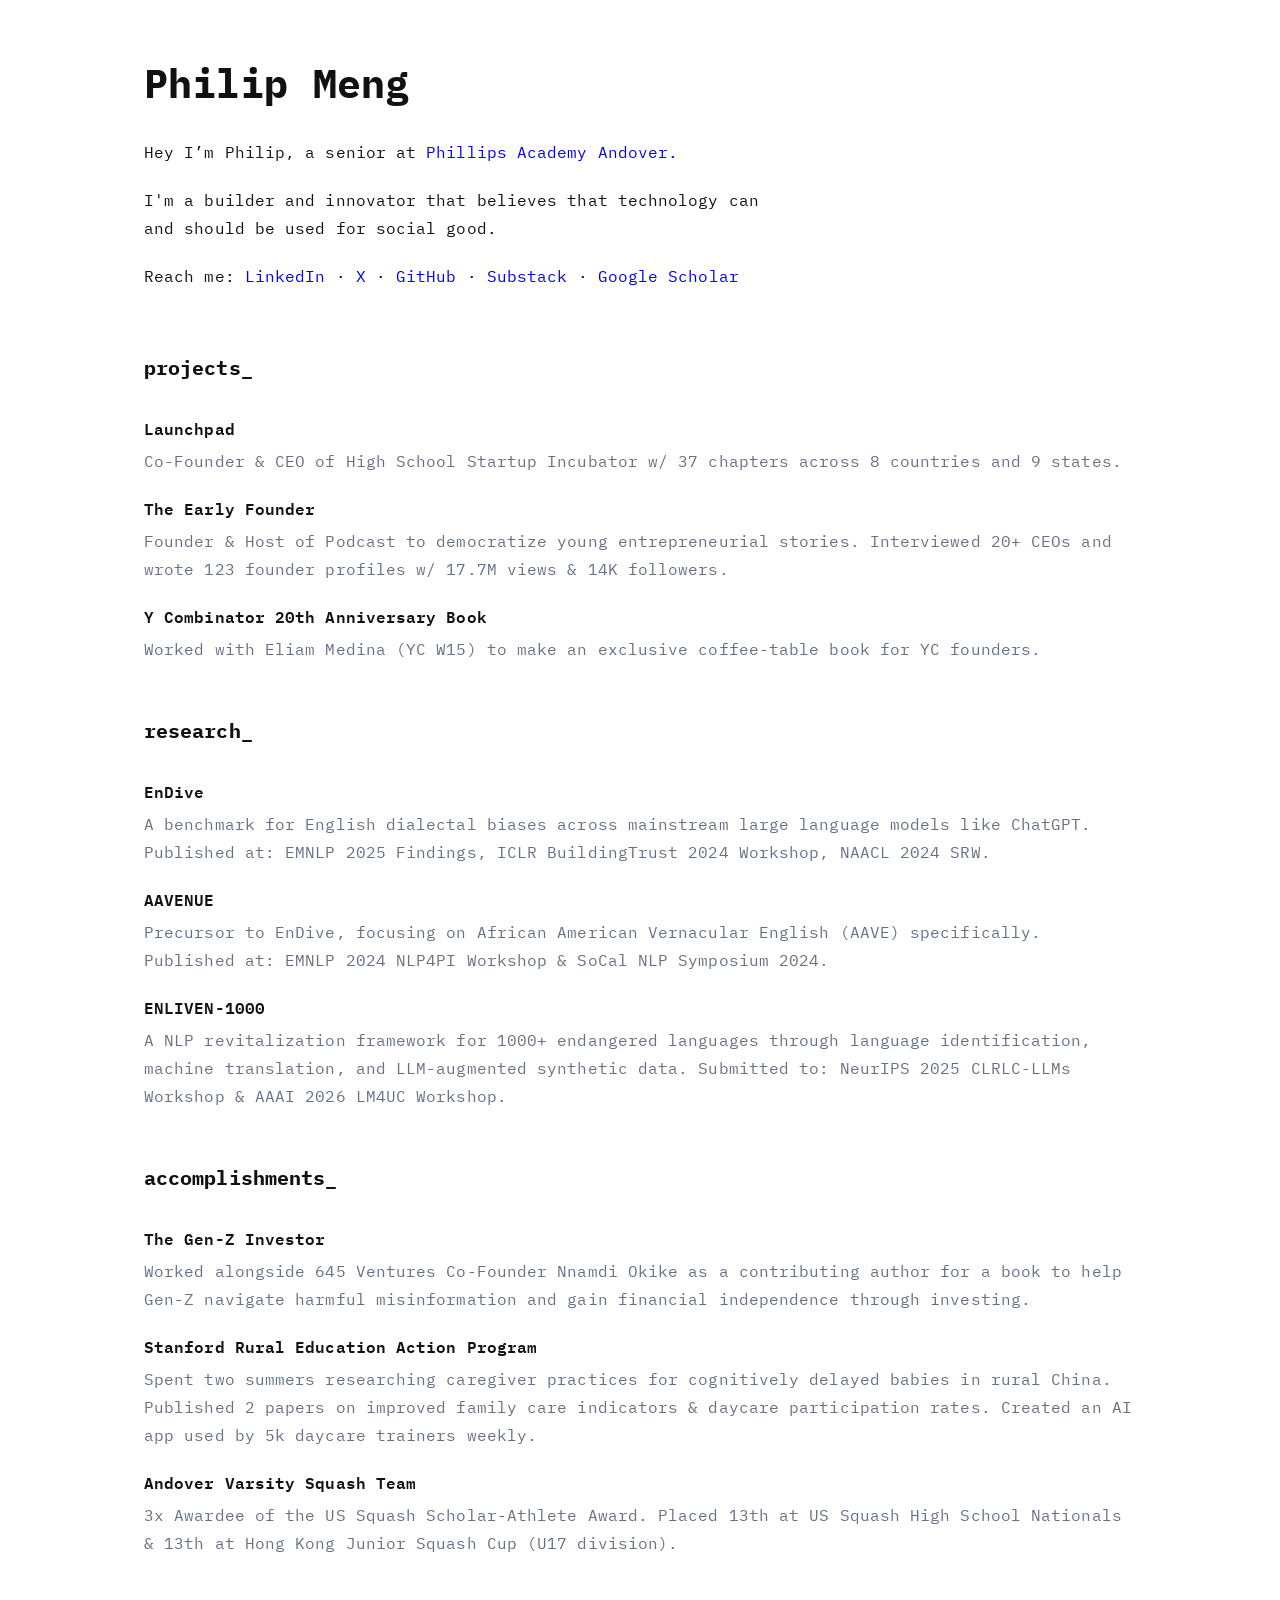
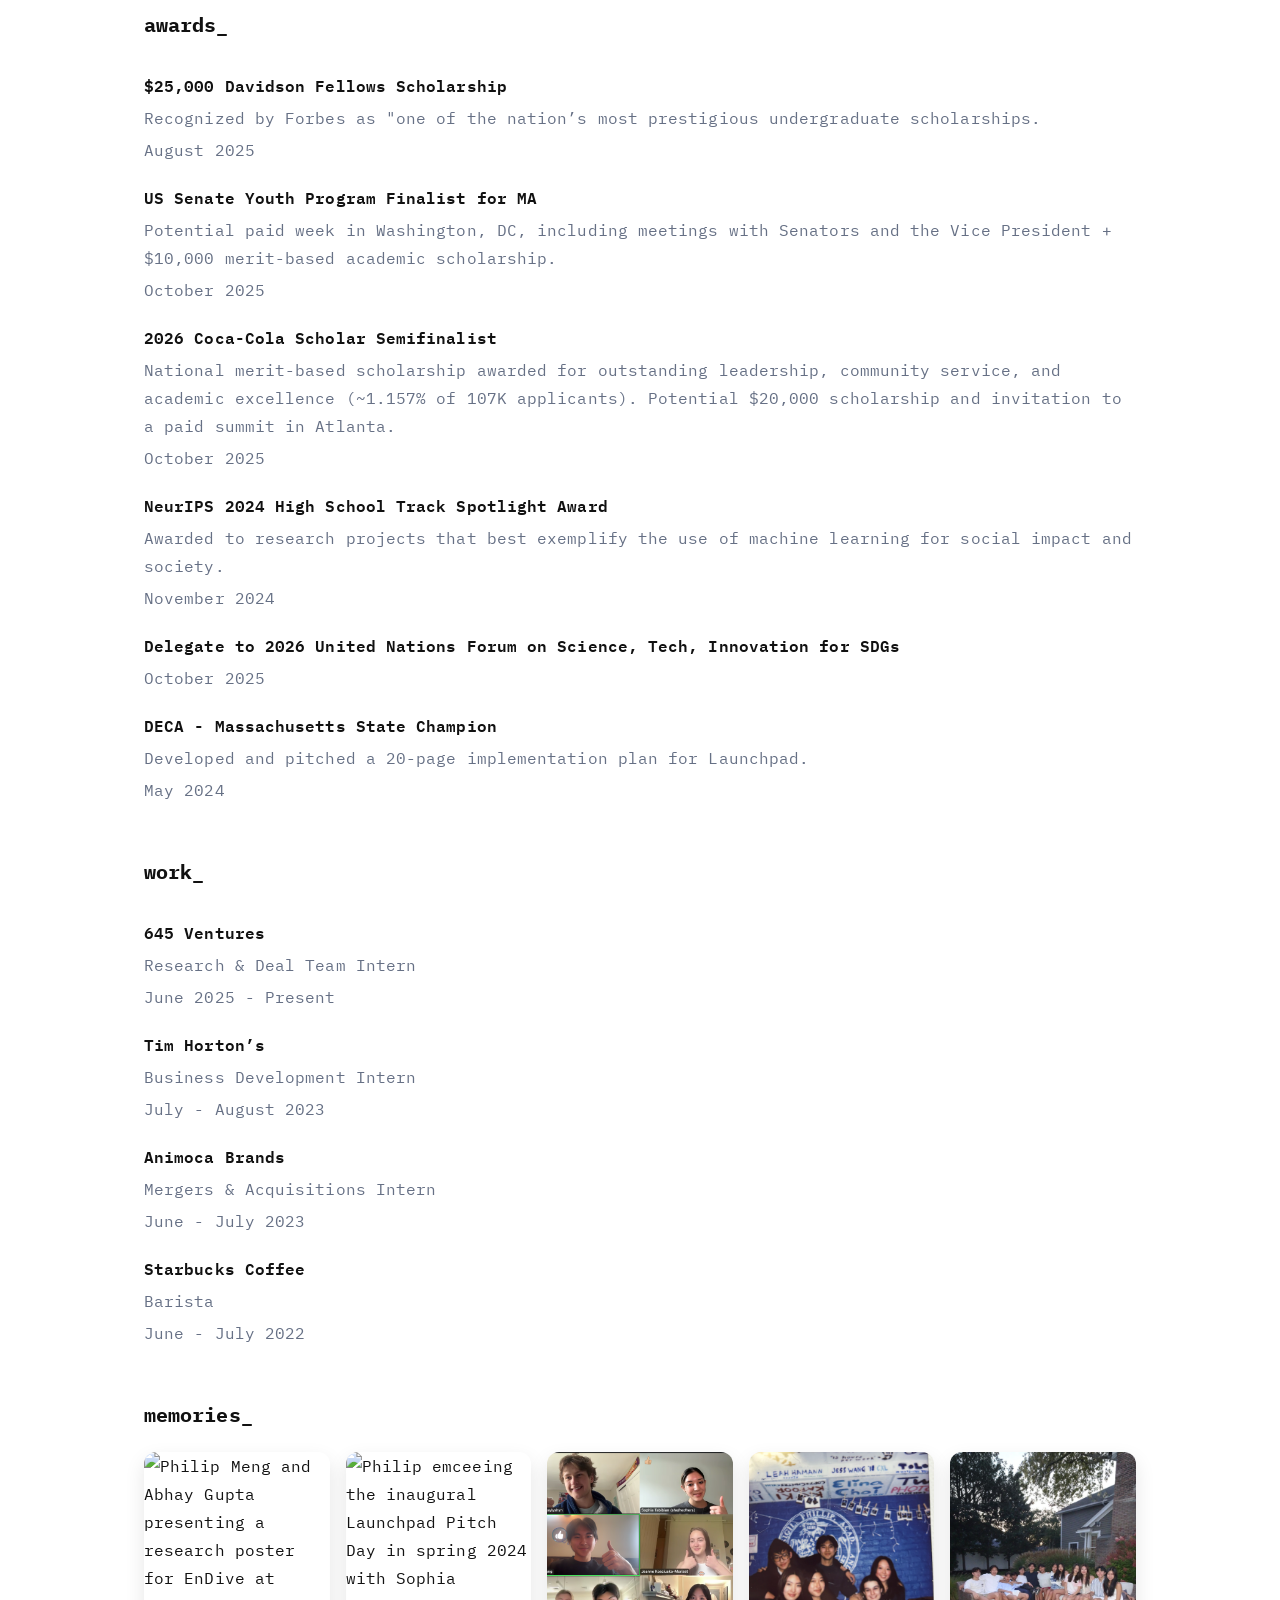
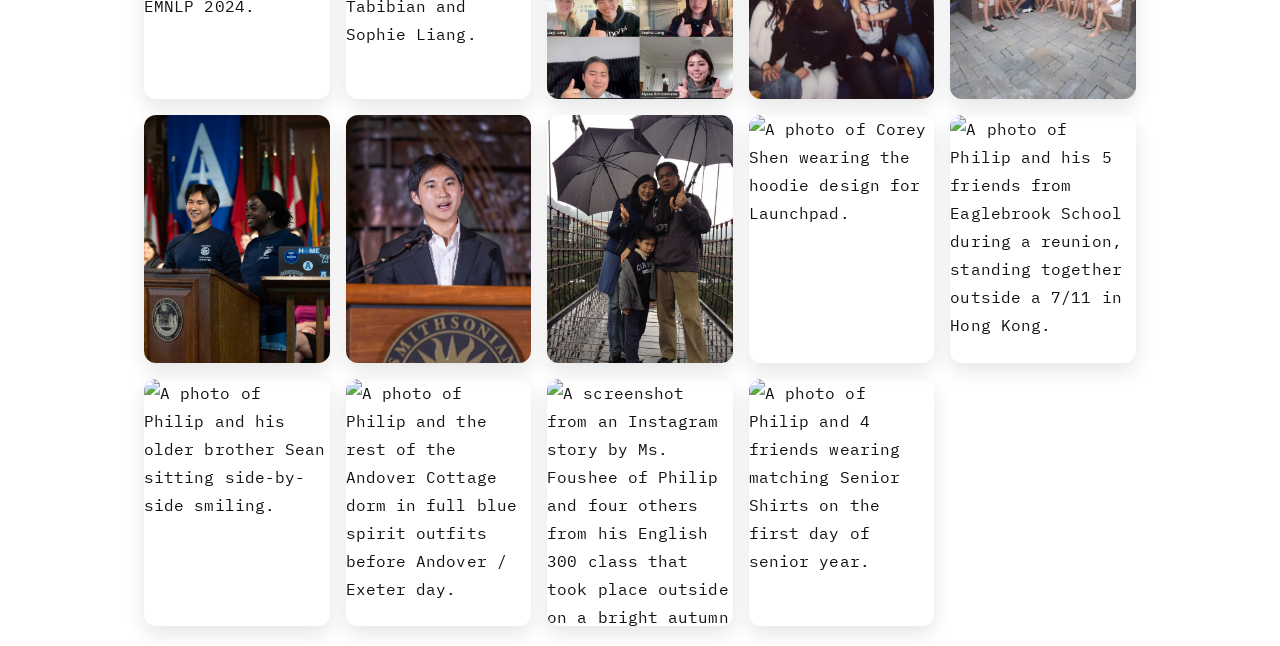
==== index.html @ bff1d834 "Update index.html" ====
<!-- Personal Website for Philip Meng (HTML File) -->
  <!-- CSC402: Web Development -->

<!doctype html>
<html lang="en">
<head>
  <meta charset="utf-8" />
  <meta name="viewport" content="width=device-width, initial-scale=1" />
  <title>Philip Meng</title>
  <meta name="description" content="portfolio site" />

  <!-- IBM Plex Mono font setup + style.css setup -->
  <!-- Preconnect warms up the network connection before requesting the google font resource -->
  <link rel="preconnect" href="https://fonts.googleapis.com">
  <link rel="preconnect" href="https://fonts.gstatic.com" crossorigin>
  <link href="https://fonts.googleapis.com/css2?family=IBM+Plex+Mono:wght@400;500;600;700&display=swap" rel="stylesheet">

  <!-- Tailwind CSS CDN (adds utility classes) -->
  <!-- A CDN (Content Delivery Network) is used to  to quickly access and load the framework's CSS directly from a 
  remote server, eliminating the need for local installation-->
  <script src="https://cdn.tailwindcss.com"></script>
  <script>
    tailwind.config = {
      theme: {
        extend: {
          fontFamily: {
            mono: ['"IBM Plex Mono"', 'ui-monospace', 'SFMono-Regular', 'Menlo', 'Consolas', 'monospace'],
          },
        },
      },
    };
  </script>

  <!-- Using existing CSS stylesheet -->
  <link rel="stylesheet" href="styles.css">
</head>

<body class="bg-white antialiased">
  <!-- Header -->
  <header class="site-header">
    <div class="container">
      <div>
        <h1 class="title flex items-center gap-3">
          Philip Meng
        </h1>
      </div>
    </div>
  </header>

    <!-- Intro -->
    <section class="section">
      <div class="container">
        <div class="text">
          <p>Hey I’m Philip, a senior at 
            <a href="https://www.andover.edu/" target="_blank" rel="noreferrer">Phillips Academy Andover.</a></p>
          <p>I'm a builder and innovator that believes that technology can and should be used for social good.</p>
          <p>
            Reach me:
            <a href="https://www.linkedin.com/in/philip-meng" target="_blank" rel="noreferrer">LinkedIn</a> ·
              <!-- (hypertext reference) URL ^             | opens in new tab  |  do not send the HTTP Referer header to the destination for privacy-->
            <a href="https://x.com/philipxmeng" target="_blank" rel="noreferrer">X</a> ·
            <a href="https://github.com/philipmeng" target="_blank" rel="noreferrer">GitHub</a> ·
            <a href="https://substack.com/@philipmeng" target="_blank" rel="noreferrer">Substack</a> ·
            <a href="https://scholar.google.com/citations?user=mLUiy_EAAAAJ&hl=en" target="_blank" rel="noreferrer">Google Scholar</a>
          </p>
        </div>
      </div>
    </section>

    <!-- Projects Section -->
    <section class="section">
      <div class="container">
        <h2 class="section-heading">projects_</h2>
        <ul class="projects space-y-2 md:space-y-3">
          <li class="project rounded-md md:rounded-lg transition hover:bg-slate-50 hover:-translate-y-0.5">
            <a
            class="project__title hover:underline hover:text-slate-700"
            href="https://andoverlaunchpad.org/"
            target="_blank"
            rel="noreferrer"
            >Launchpad</a>
            <div class="project__meta">Co-Founder & CEO of High School Startup Incubator w/ 37 chapters across 8 countries and 9 states.
            </div>
          </li>
          <li class="project rounded-md md:rounded-lg transition hover:bg-slate-50 hover:-translate-y-0.5">
            <a
            class="project__title hover:underline hover:text-slate-700"
            href="https://www.theearlyfounder.com/"
            target="_blank"
            rel="noreferrer"
            >The Early Founder</a>
            <div class="project__meta">Founder & Host of Podcast to democratize young entrepreneurial stories. 
            Interviewed 20+ CEOs and wrote 123 founder profiles w/ 17.7M views & 14K followers.
            </div>
          </li>
          <li class="project rounded-md md:rounded-lg transition hover:bg-slate-50 hover:-translate-y-0.5">
            <a
            class="project__title hover:underline hover:text-slate-700"
            href="https://ypaginator.com/store/p/thxyc"
            target="_blank"
            rel="noreferrer"
            >Y Combinator 20th Anniversary Book</a>
            <div class="project__meta">Worked with Eliam Medina (YC W15) to make an exclusive coffee-table book for YC founders.</div>
          </li>
        </ul>
      </div>
    </section>

    <!-- Research Section -->
    <section class="section">
      <div class="container">
        <h2 class="section-heading">research_</h2>
        <ul class="projects space-y-2 md:space-y-3">
          <li class="project rounded-md md:rounded-lg transition hover:bg-slate-50 hover:-translate-y-0.5">
            <a
            class="project__title hover:underline hover:text-slate-700"
            href="https://aclanthology.org/2025.findings-emnlp.913/"
            target="_blank"
            rel="noreferrer"
            >EnDive</a>
            <div class="project__meta"> A benchmark for English dialectal biases across  mainstream 
              large language models like ChatGPT.
              Published at: EMNLP 2025 Findings, ICLR BuildingTrust 2024 Workshop, NAACL 2024 SRW.
            </div>
          </li>
          <li class="project rounded-md md:rounded-lg transition hover:bg-slate-50 hover:-translate-y-0.5">
            <a
            class="project__title hover:underline hover:text-slate-700"
            href="https://arxiv.org/abs/2408.14845"
            target="_blank"
            rel="noreferrer"
            >AAVENUE</a>
            <div class="project__meta">Precursor to EnDive, focusing on African American Vernacular English (AAVE) specifically. 
              Published at: EMNLP 2024 NLP4PI Workshop & SoCal NLP Symposium 2024.</div>
          </li>
          <li class="project rounded-md md:rounded-lg transition hover:bg-slate-50 hover:-translate-y-0.5">
            <!-- There is no associated URL with ENLIVEN-1000 so I removed the underline and hover animations -->
            <a
            class="project__title"
            >ENLIVEN-1000</a>
            <div class="project__meta">A NLP revitalization framework for 1000+ endangered languages through language identification,
              machine translation, and LLM-augmented synthetic data.
              Submitted to: NeurIPS 2025 CLRLC-LLMs Workshop & AAAI 2026 LM4UC Workshop.
            </div>
          </li>
        </ul>
      </div>
    </section>

    <!-- Accomplishments Section -->
    <section class="section">
      <div class="container">
        <h2 class="section-heading">accomplishments_</h2>
        <ul class="projects space-y-2 md:space-y-3">
          <li class="project rounded-md md:rounded-lg transition hover:bg-slate-50 hover:-translate-y-0.5">
            <!-- There is no associated URL with The Gen-Z Investor as well so I removed underline and hover animations -->
            <a
            class="project__title"
            >The Gen-Z Investor</a>
            <div class="project__meta">Worked alongside 645 Ventures Co-Founder Nnamdi Okike as a contributing author for a book
              to help Gen-Z navigate harmful misinformation and gain financial independence through investing.</div>
          </li>
          <li class="project rounded-md md:rounded-lg transition hover:bg-slate-50 hover:-translate-y-0.5">
            <a
            class="project__title hover:underline hover:text-slate-700"
            href="https://sccei.fsi.stanford.edu/reap"
            target="_blank"
            rel="noreferrer"
            >Stanford Rural Education Action Program</a>
            <div class="project__meta">Spent two summers researching caregiver practices for cognitively delayed babies in rural China.
              Published 2 papers on improved family care indicators & daycare participation rates.
              Created an AI app used by 5k daycare trainers weekly.
            </div>
          </li>
          <li class="project rounded-md md:rounded-lg transition hover:bg-slate-50 hover:-translate-y-0.5">
            <a
            class="project__title hover:underline hover:text-slate-700"
            href="https://athletics.andover.edu/teams/bsqv"
            target="_blank"
            rel="noreferrer"
            >Andover Varsity Squash Team</a>
            <div class="project__meta">3x Awardee of the US Squash Scholar-Athlete Award.
              Placed 13th at US Squash High School Nationals & 13th at Hong Kong Junior Squash Cup (U17 division).
            </div>
          </li>
        </ul>
      </div>
    </section>

    <!-- Awards Section -->
    <section class="section">
      <div class="container">
        <h2 class="section-heading">awards_</h2>
        <ul class="projects space-y-2 md:space-y-3">
          <li class="project rounded-md md:rounded-lg transition hover:bg-slate-50 hover:-translate-y-0.5">
            <a
            class="project__title hover:underline hover:text-slate-700"
            href="https://www.davidsongifted.org/gifted-programs/fellows-scholarship/fellows/current-and-past-fellows/2025-fellows/fellow-philip-meng-abhay-gupta/"
            target="_blank"
            rel="noreferrer"
            >$25,000 Davidson Fellows Scholarship</a>
            <div class="project__meta">Recognized by Forbes as "one of the nation’s most prestigious undergraduate scholarships.
            </div>
            <div class="project__meta">August 2025</div>
          </li>
          <li class="project rounded-md md:rounded-lg transition hover:bg-slate-50 hover:-translate-y-0.5">
            <a
            class="project__title hover:underline hover:text-slate-700"
            href="https://ussenateyouth.org/"
            target="_blank"
            rel="noreferrer"
            >US Senate Youth Program Finalist for MA</a>
            <div class="project__meta">Potential paid week in Washington, DC, including meetings with Senators and the Vice President
              + $10,000 merit-based academic scholarship.
            </div>
            <div class="project__meta">October 2025</div>
          </li>
          <li class="project rounded-md md:rounded-lg transition hover:bg-slate-50 hover:-translate-y-0.5">
            <a
            class="project__title hover:underline hover:text-slate-700"
            href="https://www.coca-colascholarsfoundation.org/2026-semifinalists/"
            target="_blank"
            rel="noreferrer"
            >2026 Coca-Cola Scholar Semifinalist</a>
            <div class="project__meta">National merit-based scholarship awarded for outstanding leadership, community service, and 
              academic excellence (~1.157% of 107K applicants).
              Potential $20,000 scholarship and invitation to a paid summit in Atlanta.
            </div>
            <div class="project__meta">October 2025</div>
          </li>
          <li class="project rounded-md md:rounded-lg transition hover:bg-slate-50 hover:-translate-y-0.5">
            <a
            class="project__title hover:underline hover:text-slate-700"
            href="https://blog.neurips.cc/2024/11/18/announcing-the-neurips-high-school-projects-results/"
            target="_blank"
            rel="noreferrer"
            >NeurIPS 2024 High School Track Spotlight Award</a>
            <div class="project__meta">Awarded to research projects that best exemplify the use of machine learning for social impact and society.</div>
            <div class="project__meta">November 2024</div>
          </li>
          <li class="project rounded-md md:rounded-lg transition hover:bg-slate-50 hover:-translate-y-0.5">
            <a
            class="project__title hover:underline hover:text-slate-700"
            href="https://sdgs.un.org/tfm/STIForum2026"
            target="_blank"
            rel="noreferrer"
            >Delegate to 2026 United Nations Forum on Science, Tech, Innovation for SDGs</a>
            <div class="project__meta">October 2025</div>
          </li>
          <li class="project rounded-md md:rounded-lg transition hover:bg-slate-50 hover:-translate-y-0.5">
            <a
            class="project__title hover:underline hover:text-slate-700"
            href="https://massachusettsdeca.org/"
            target="_blank"
            rel="noreferrer"
            >DECA - Massachusetts State Champion</a>
            <div class="project__meta">Developed and pitched a 20-page implementation plan for Launchpad.
            </div>
            <div class="project__meta">May 2024</div>
          </li>
        </ul>
      </div>
    </section>

    <!-- Work Section -->
    <section class="section">
      <div class="container">
        <h2 class="section-heading">work_</h2>
        <ul class="projects space-y-2 md:space-y-3">
          <li class="project rounded-md md:rounded-lg transition hover:bg-slate-50 hover:-translate-y-0.5">
            <a
            class="project__title hover:underline hover:text-slate-700"
            href="https://645ventures.com/"
            target="_blank"
            rel="noreferrer"
            >645 Ventures</a>
            <div class="project__meta"> Research & Deal Team Intern</div>
            <div class="project__meta">June 2025 - Present</div>
          </li>
          <li class="project rounded-md md:rounded-lg transition hover:bg-slate-50 hover:-translate-y-0.5">
            <a
            class="project__title hover:underline hover:text-slate-700"
            href="https://www.timhortons.com/"
            target="_blank"
            rel="noreferrer"
            >Tim Horton’s</a>
            <div class="project__meta">Business Development Intern</div>
            <div class="project__meta">July - August 2023</div>
          </li>
          <li class="project rounded-md md:rounded-lg transition hover:bg-slate-50 hover:-translate-y-0.5">
            <a
            class="project__title hover:underline hover:text-slate-700"
            href="https://www.animocabrands.com/"
            target="_blank"
            rel="noreferrer"
            >Animoca Brands</a>
            <div class="project__meta">Mergers & Acquisitions Intern</div>
            <div class="project__meta">June - July 2023</div>
          </li>
          <li class="project rounded-md md:rounded-lg transition hover:bg-slate-50 hover:-translate-y-0.5">
            <a
            class="project__title hover:underline hover:text-slate-700"
            href="https://www.starbucks.com/"
            target="_blank"
            rel="noreferrer"
            >Starbucks Coffee</a>
            <div class="project__meta">Barista</div>
            <div class="project__meta">June - July 2022</div>
          </li>
        </ul>
      </div>
    </section>

<!-- Photo Grid Section -->
<section class="section">
  <div class="container">
    <h2 class="section-heading">memories_</h2>
    <div class="photo-grid">
      <!-- "alt=" makes it so that alternative text is shown if the image isn't loaded. This is a good practice for accessibility. -->
      <img src="assets/studious.png" alt="Philip Meng and Abhay Gupta presenting a research poster for EnDive at EMNLP 2024.">
      <img src="assets/pitch.JPG" alt="Philip emceeing the inaugural Launchpad Pitch Day in spring 2024 with Sophia Tabibian and Sophie Liang.">
      <img src="assets/lp.png" alt="A screenshot of a Zoom meeting with the Launchpad Executive Board meeting during the summer, holding thumbs ups.">
      <img src="assets/phillipian.png" alt="A polaroid photo of The Phillipian newspaper's Business Section in spring 2024.">
      <img src="assets/friends.png" alt="A photo of Philip and his friends sitting together during a weekend in fall 2024.">
      <img src="assets/first_asm.jpg" alt="A photo of Philip and Gracie Aziabor speaking at PA's first All-School Meeting.">
      <img src="assets/davidson_smithsonian.png" alt="A photo of Philip speaking at a podium in the Smithsonian Museum of the American Indian for the Davidson Fellows Scholarship ceremony.">
      <img src="assets/childhood_parents.JPG" alt="A photo of a young Philip on a bridge with his parents who are holding umbrellas, where he looks visible upset.">
      <img src="assets/launchpad_merch.png" alt="A photo of Corey Shen wearing the hoodie design for Launchpad.">
      <img src="assets/hongkongreunion.png" alt="A photo of Philip and his 5 friends from Eaglebrook School during a reunion, standing together outside a 7/11 in Hong Kong.">
      <img src="assets/photo_w_bro.png" alt="A photo of Philip and his older brother Sean sitting side-by-side smiling.">
      <img src="assets/spiritday.JPG" alt="A photo of Philip and the rest of the Andover Cottage dorm in full blue spirit outfits before Andover / Exeter day.">
      <img src="assets/foushee.PNG" alt="A screenshot from an Instagram story by Ms. Foushee of Philip and four others from his English 300 class that took place outside on a bright autumn day with yellow trees in the background.">
      <img src="assets/firstdayofschool.JPEG" alt="A photo of Philip and 4 friends wearing matching Senior Shirts on the first day of senior year.">
    </div>
  </div>
</section>
</body>
</html>
---- styles.css ----
/* Personal Website for Philip Meng (CSS File) */
/* CSC402: Web Development */

/* Root setup for CSS, defines custom CSS properties/variables for the whole site */
:root { /* using root to match the documents root (HTML) */
  --ink: #111;  /* primary text color */
  --muted: #667085; /* secondary text color  */
  --max: 1040px; /* maximum page width for the .container */
  --pad: 20px; /* vertical padding between each section */
}

/* Universal CSS Selector */
* { box-sizing: border-box; }
html { background:#fff; color:var(--ink); scroll-behavior:smooth;
      /* improves text/font on MacOS */
       -webkit-font-smoothing:antialiased; -moz-osx-font-smoothing:grayscale; }
body {
  margin:0;
  font-family:"IBM Plex Mono", ui-monospace, SFMono-Regular, Menlo, Consolas, monospace;
  line-height:1.75;
  letter-spacing:0.005em;
}
/* Pseudo-element -> representing highlighted text */
::selection { background:#000; color:#fff; }

/* Layout */
.container { max-width:var(--max); margin:0 auto; padding:0 24px; }
.section { padding:var(--pad) 0; scroll-margin-top:24px; }
.section-heading { font-size:20px; font-weight:700; margin:0 0 20px 0; }

/*  Header */
.site-header { padding-top:48px; }
.title {
  font-size:clamp(28px, 5vw, 40px); font-weight:700; margin:0;
  display:inline-flex; align-items:center; gap:14px;
} 

/* Text blocks */
.text { max-width:62ch; }
.text p { margin:0 0 20px 0; }
.text a {
  text-decoration: none;
}
.text a:hover {
  text-decoration: underline;
  text-underline-offset: 2px;
  text-decoration-thickness: 1px;
}

/* For each section  */
.projects { list-style:none; margin:0; padding:0; }
.project { padding:10px 0; }
.project__title { text-decoration:none; color:var(--ink); font-weight:600; display:inline-block; }
.project__title:hover { opacity:.75; }
.project__meta { margin-top:4px; color:var(--muted); }

/* Photo grid */
.photo-grid {
  /* Turns the wrapper into a CSS Grid layout */
  display:grid;
  /* create as many columns as will fit in the container at the minimum size (more columns on wide screens) */
  /* minmax: each column can’t get narrower than 160px, but it can grow up to 1 fraction of the remaining space  */
  grid-template-columns:repeat(auto-fit, minmax(160px, 1fr));
  gap:16px;
  align-items:start;
}
.photo-grid img {
  width:100%;
  aspect-ratio: 3 / 4;
  /* Image fits the box; may crop slightly to fit the aspect ratio */
  object-fit:cover;
  border-radius:12px;
  box-shadow:0 8px 20px rgba(0,0,0,.10);
  /* Smooths the hover animation of movement and shadow */
  transition:transform .2s ease, box-shadow .2s ease;
}
.photo-grid img:hover {
  /* When hovering, lifts slightly up */
  transform:translateY(-2px);
  box-shadow:0 12px 28px rgba(0,0,0,.14);
}
/* Makes experience better for ppl w/ smaller screens (less gutter-heavy) */
@media (max-width:640px) { .photo-grid { gap:12px; } }

/*  Accessibility Practice */
/*  Respects users who’ve asked the OS to minimize motion  */
/*  This disables smooth scrolling and hover animations when they request it,
    reducing nausea/vestibular issues */
@media (prefers-reduced-motion: reduce) {
  html { scroll-behavior:auto; }
  .photo-grid img { transition:none; }
}
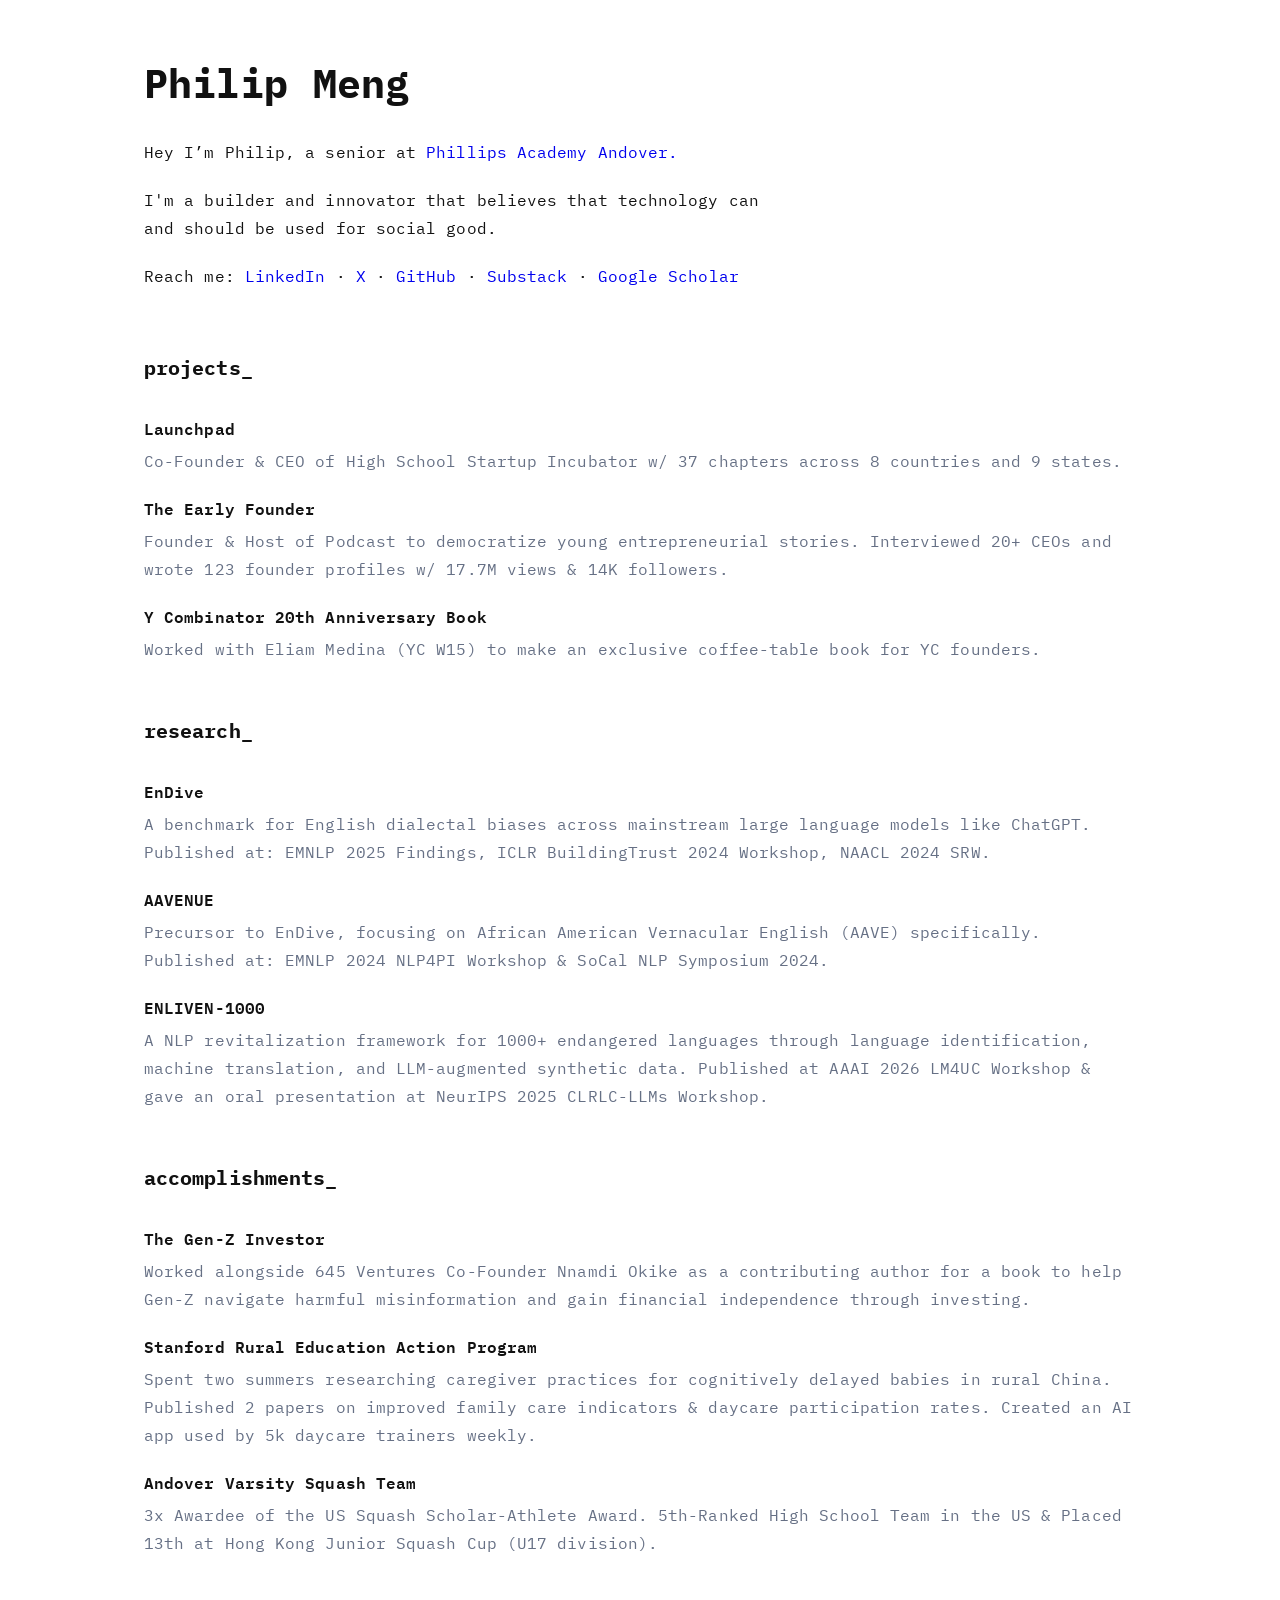
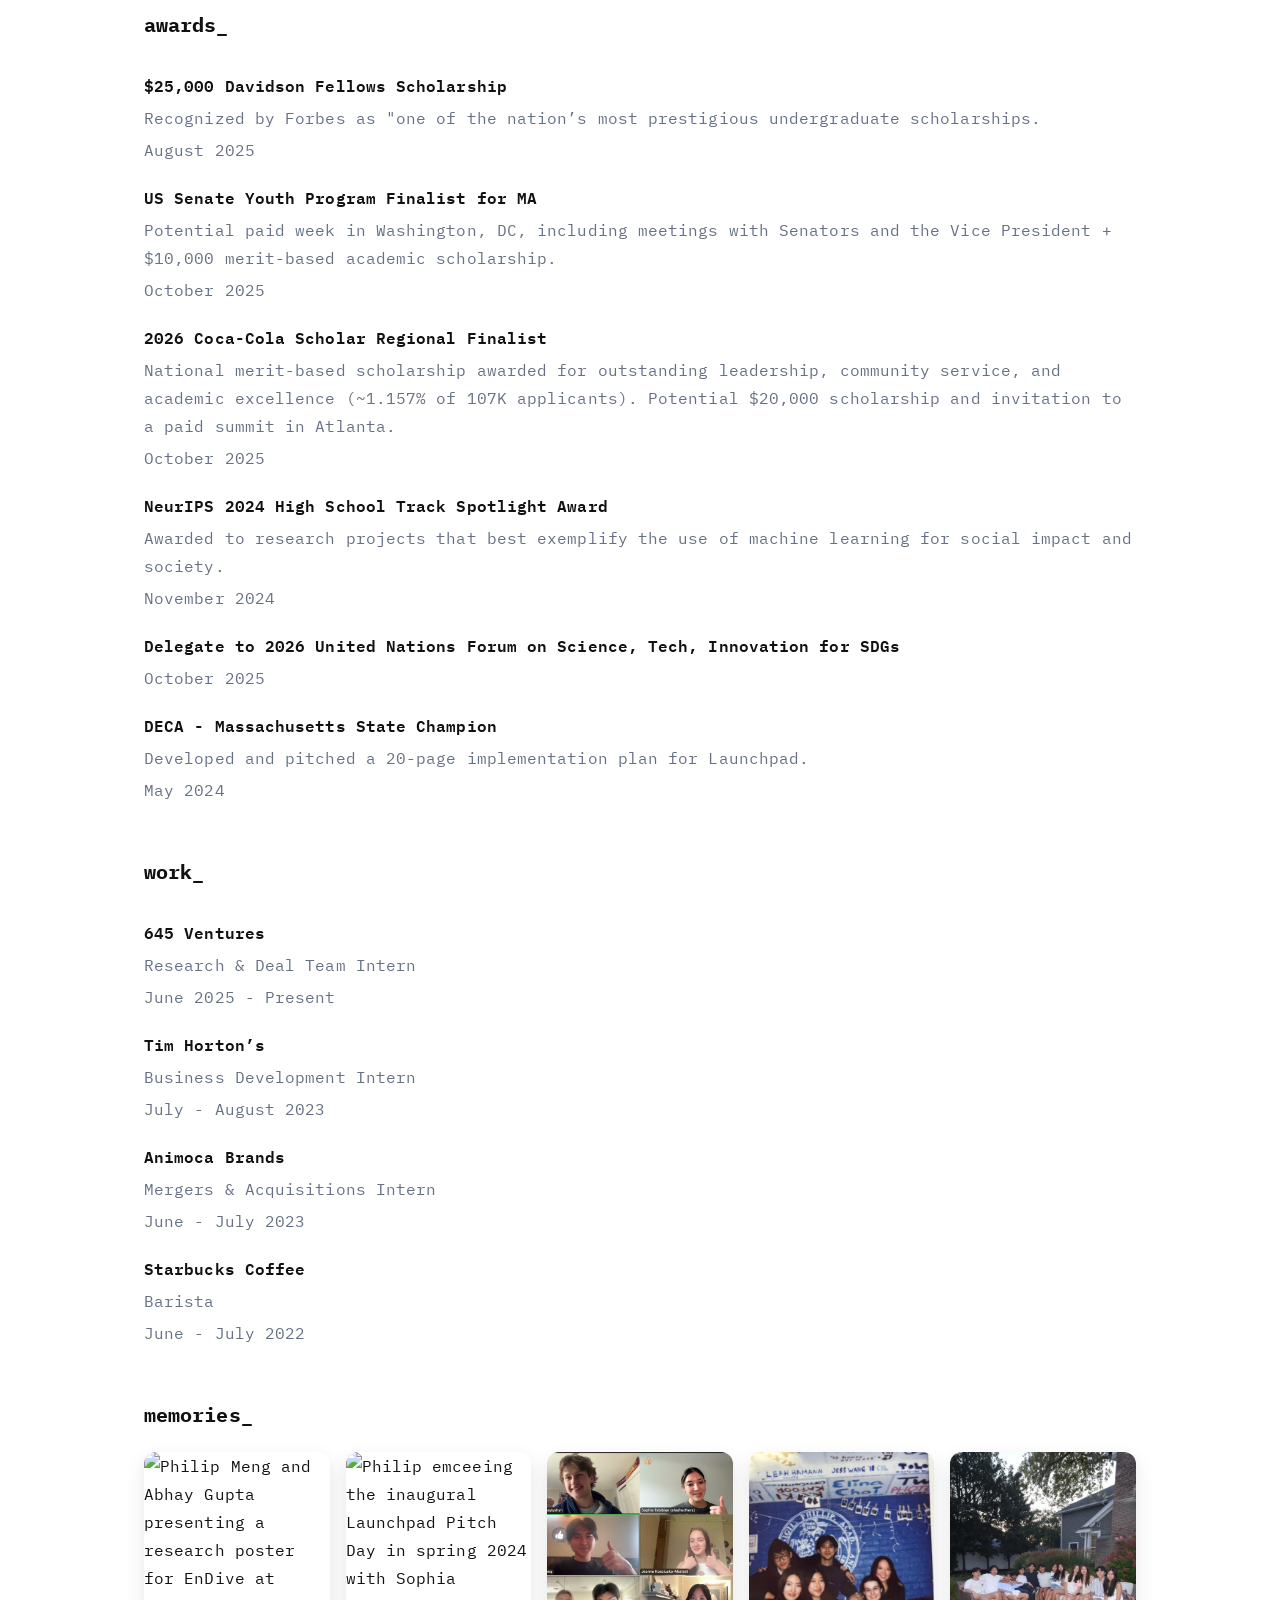
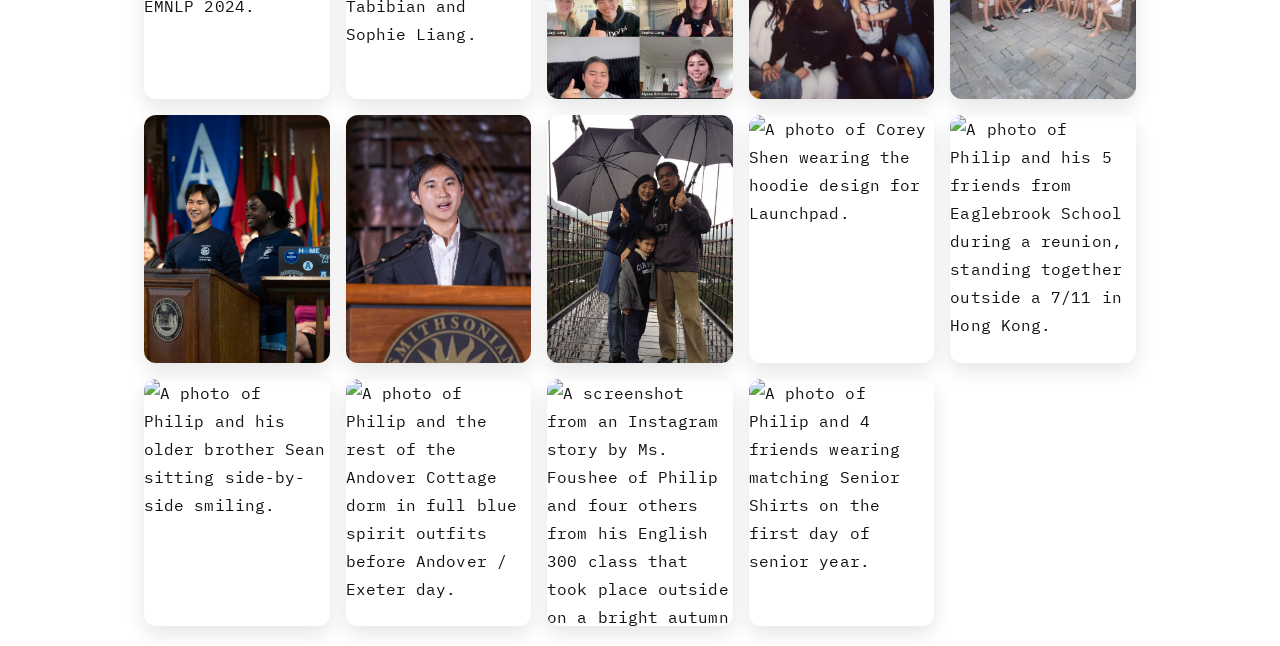
==== commit 36657de7: "Update index.html updated to more recent" ====
--- a/index.html
+++ b/index.html
@@ -16,7 +16,7 @@
   <link href="https://fonts.googleapis.com/css2?family=IBM+Plex+Mono:wght@400;500;600;700&display=swap" rel="stylesheet">
 
   <!-- Tailwind CSS CDN (adds utility classes) -->
-  <!-- A CDN (Content Delivery Network) is used to  to quickly access and load the framework's CSS directly from a 
+  <!-- A CDN (Content Delivery Network) is used to quickly access and load the framework's CSS directly from a 
   remote server, eliminating the need for local installation-->
   <script src="https://cdn.tailwindcss.com"></script>
   <script>
@@ -57,7 +57,6 @@
           <p>
             Reach me:
             <a href="https://www.linkedin.com/in/philip-meng" target="_blank" rel="noreferrer">LinkedIn</a> ·
-              <!-- (hypertext reference) URL ^             | opens in new tab  |  do not send the HTTP Referer header to the destination for privacy-->
             <a href="https://x.com/philipxmeng" target="_blank" rel="noreferrer">X</a> ·
             <a href="https://github.com/philipmeng" target="_blank" rel="noreferrer">GitHub</a> ·
             <a href="https://substack.com/@philipmeng" target="_blank" rel="noreferrer">Substack</a> ·
@@ -140,7 +139,7 @@
             >ENLIVEN-1000</a>
             <div class="project__meta">A NLP revitalization framework for 1000+ endangered languages through language identification,
               machine translation, and LLM-augmented synthetic data.
-              Submitted to: NeurIPS 2025 CLRLC-LLMs Workshop & AAAI 2026 LM4UC Workshop.
+              Published at AAAI 2026 LM4UC Workshop & gave an oral presentation at NeurIPS 2025 CLRLC-LLMs Workshop.
             </div>
           </li>
         </ul>
@@ -153,7 +152,6 @@
         <h2 class="section-heading">accomplishments_</h2>
         <ul class="projects space-y-2 md:space-y-3">
           <li class="project rounded-md md:rounded-lg transition hover:bg-slate-50 hover:-translate-y-0.5">
-            <!-- There is no associated URL with The Gen-Z Investor as well so I removed underline and hover animations -->
             <a
             class="project__title"
             >The Gen-Z Investor</a>
@@ -180,7 +178,7 @@
             rel="noreferrer"
             >Andover Varsity Squash Team</a>
             <div class="project__meta">3x Awardee of the US Squash Scholar-Athlete Award.
-              Placed 13th at US Squash High School Nationals & 13th at Hong Kong Junior Squash Cup (U17 division).
+              5th-Ranked High School Team in the US & Placed 13th at Hong Kong Junior Squash Cup (U17 division).
             </div>
           </li>
         </ul>
@@ -221,7 +219,7 @@
             href="https://www.coca-colascholarsfoundation.org/2026-semifinalists/"
             target="_blank"
             rel="noreferrer"
-            >2026 Coca-Cola Scholar Semifinalist</a>
+            >2026 Coca-Cola Scholar Regional Finalist</a>
             <div class="project__meta">National merit-based scholarship awarded for outstanding leadership, community service, and 
               academic excellence (~1.157% of 107K applicants).
               Potential $20,000 scholarship and invitation to a paid summit in Atlanta.
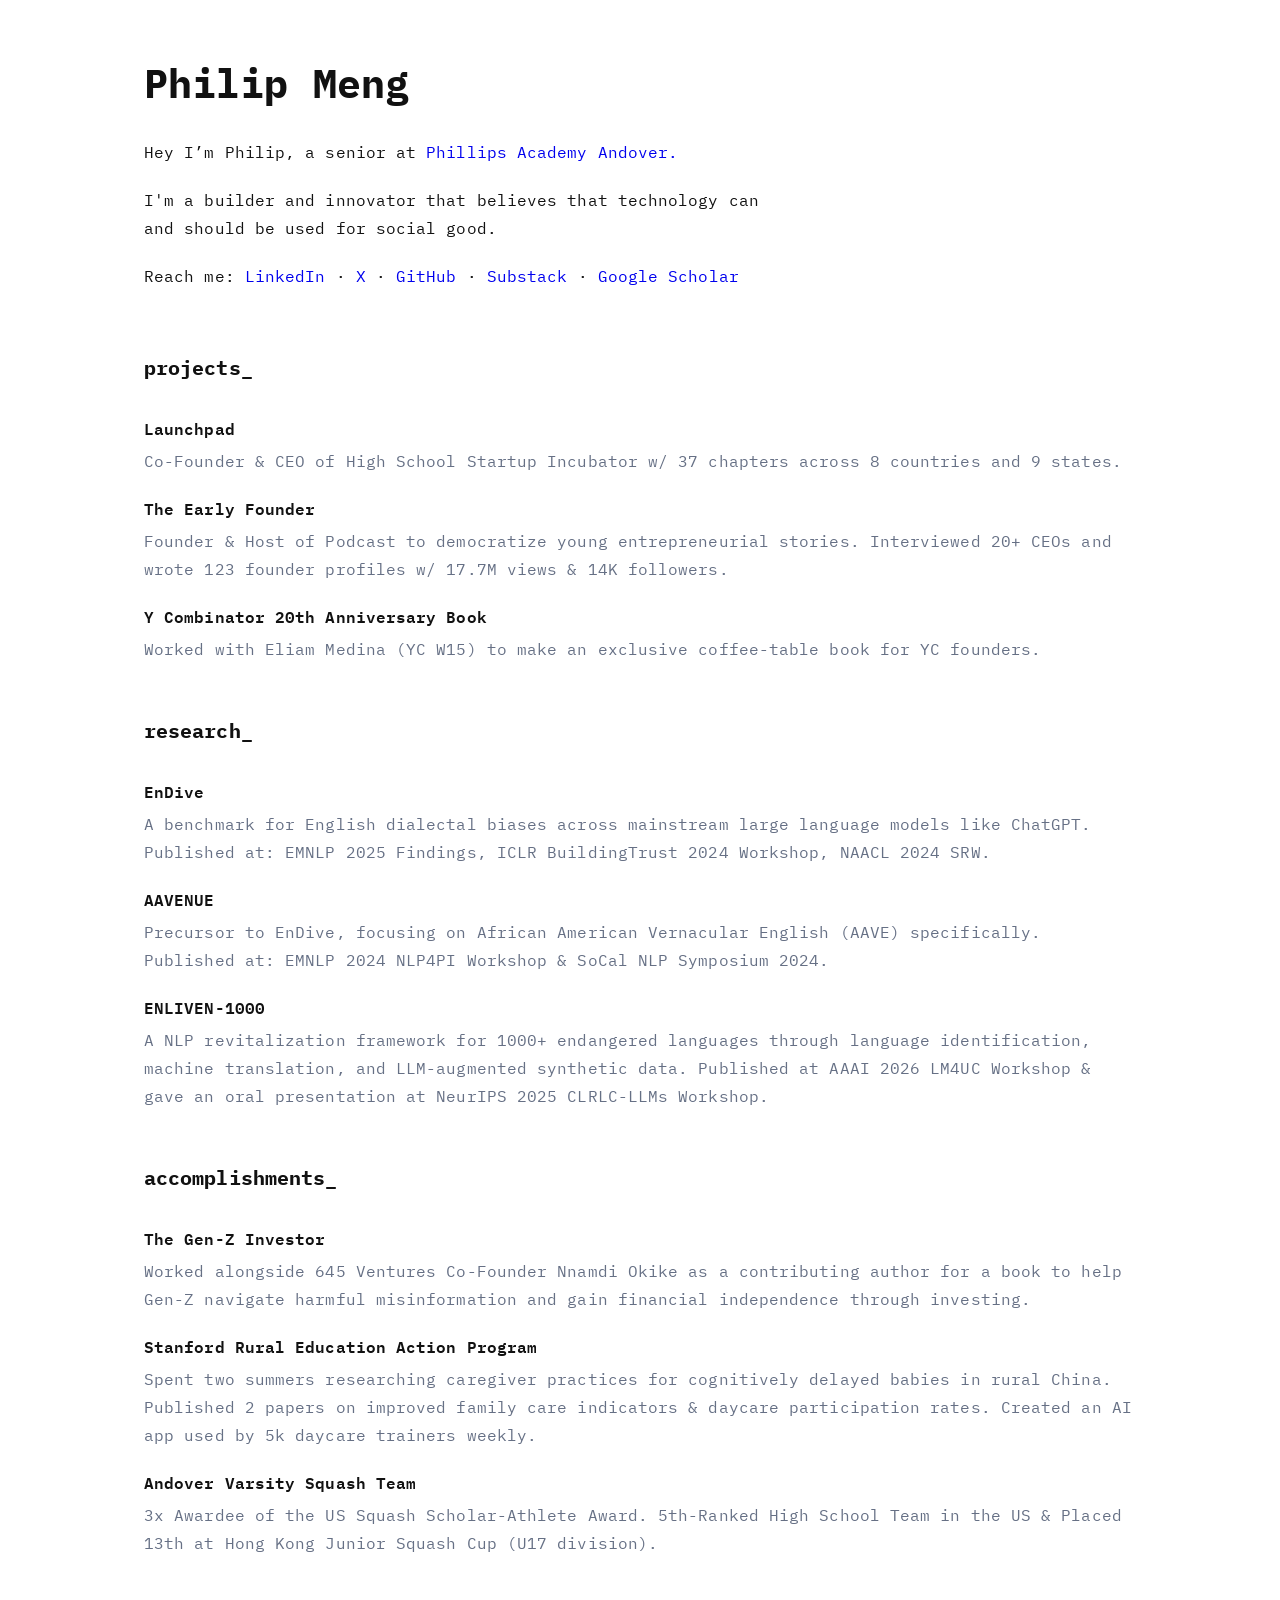
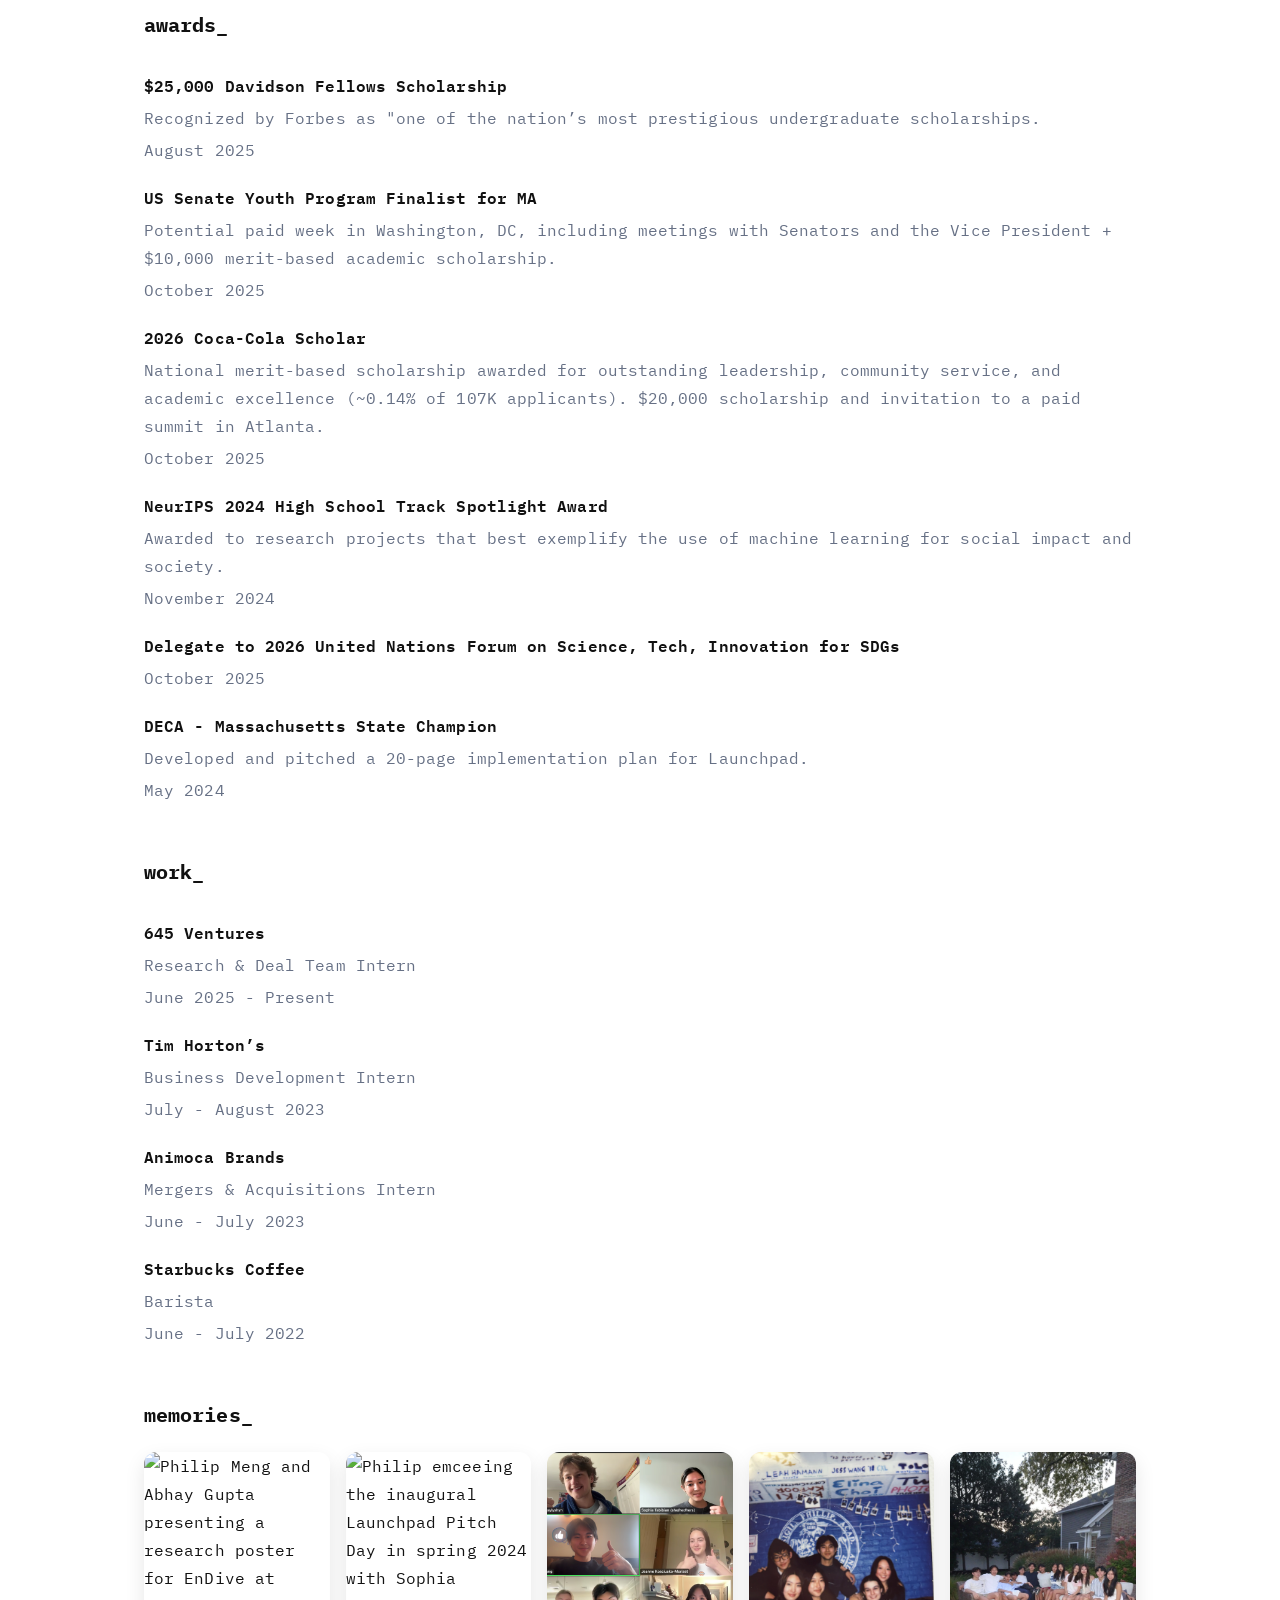
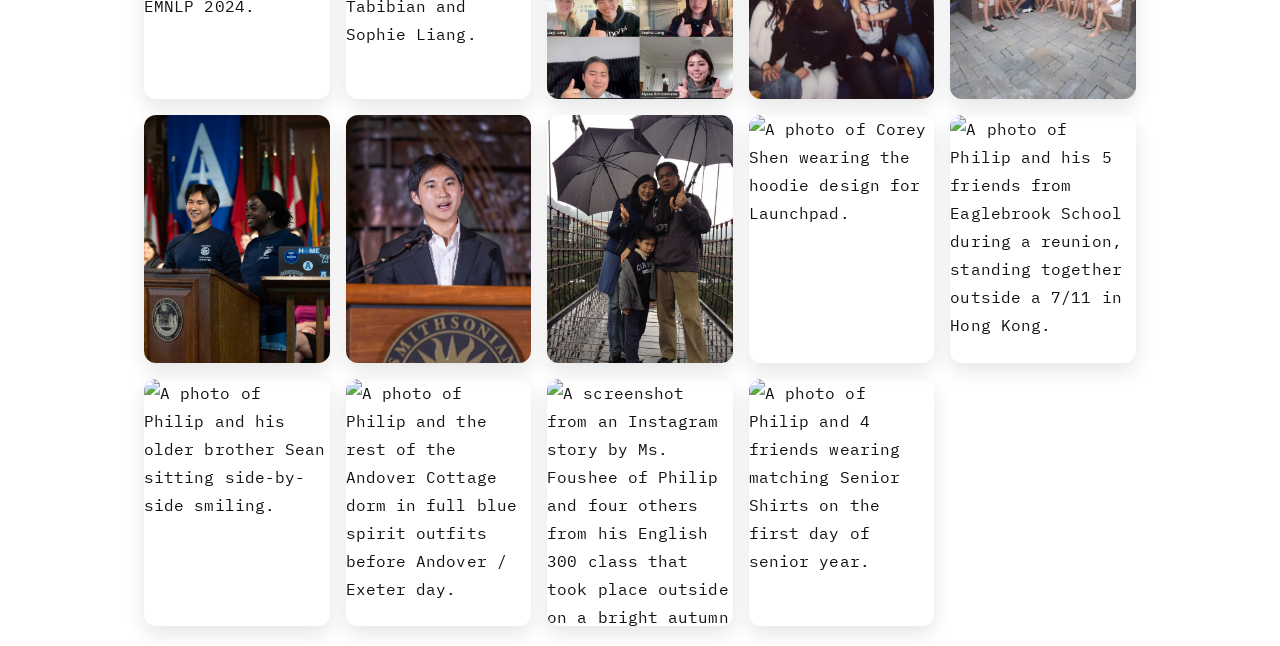
==== commit fea2fb95: "Update index.html" ====
--- a/index.html
+++ b/index.html
@@ -216,13 +216,13 @@
           <li class="project rounded-md md:rounded-lg transition hover:bg-slate-50 hover:-translate-y-0.5">
             <a
             class="project__title hover:underline hover:text-slate-700"
-            href="https://www.coca-colascholarsfoundation.org/2026-semifinalists/"
-            target="_blank"
-            rel="noreferrer"
-            >2026 Coca-Cola Scholar Regional Finalist</a>
+            href="https://www.coca-colascholarsfoundation.org/2026-coke-scholars/"
+            target="_blank"
+            rel="noreferrer"
+            >2026 Coca-Cola Scholar</a>
             <div class="project__meta">National merit-based scholarship awarded for outstanding leadership, community service, and 
-              academic excellence (~1.157% of 107K applicants).
-              Potential $20,000 scholarship and invitation to a paid summit in Atlanta.
+              academic excellence (~0.14% of 107K applicants).
+              $20,000 scholarship and invitation to a paid summit in Atlanta.
             </div>
             <div class="project__meta">October 2025</div>
           </li>
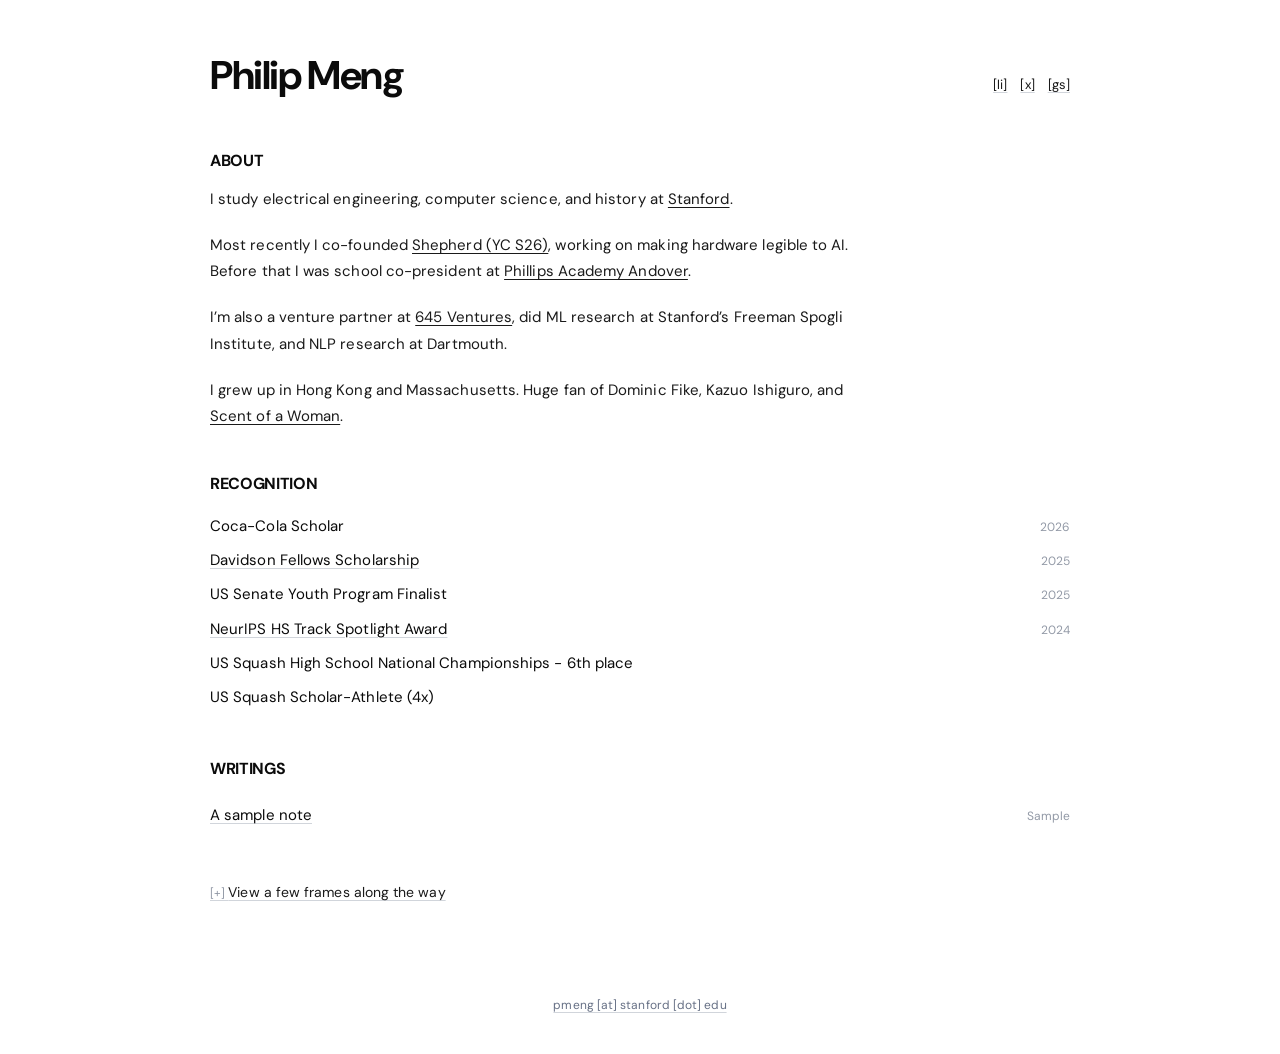
==== commit 731146e1: "Redesign personal site" ====
--- a/index.html
+++ b/index.html
@@ -1,336 +1,127 @@
-  <!-- Personal Website for Philip Meng (HTML File) -->
-  <!-- CSC402: Web Development -->
-
-<!doctype html>
+<!DOCTYPE html>
 <html lang="en">
 <head>
-  <meta charset="utf-8" />
-  <meta name="viewport" content="width=device-width, initial-scale=1" />
-  <title>Philip Meng</title>
-  <meta name="description" content="portfolio site" />
+  <meta charset="utf-8">
+  <meta name="viewport" content="width=device-width, initial-scale=1">
+  <title>Philip Meng — Builder, Researcher, Founder</title>
+  <meta name="description" content="Philip Meng is a builder, researcher, and founder working at the intersection of technology, entrepreneurship, and social impact.">
+  <meta name="theme-color" content="#fffefb">
+  <link rel="canonical" href="https://philipmeng.com/">
 
-  <!-- IBM Plex Mono font setup + style.css setup -->
-  <!-- Preconnect warms up the network connection before requesting the google font resource -->
+  <meta property="og:type" content="website">
+  <meta property="og:title" content="Philip Meng — Builder, Researcher, Founder">
+  <meta property="og:description" content="Projects, research, and work by Philip Meng.">
+  <meta property="og:url" content="https://philipmeng.com/">
+  <meta property="og:image" content="https://philipmeng.com/assets/og-card.png">
+  <meta name="twitter:card" content="summary_large_image">
+  <meta name="twitter:title" content="Philip Meng — Builder, Researcher, Founder">
+  <meta name="twitter:description" content="Projects, research, and work by Philip Meng.">
+  <meta name="twitter:image" content="https://philipmeng.com/assets/og-card.png">
+
   <link rel="preconnect" href="https://fonts.googleapis.com">
   <link rel="preconnect" href="https://fonts.gstatic.com" crossorigin>
-  <link href="https://fonts.googleapis.com/css2?family=IBM+Plex+Mono:wght@400;500;600;700&display=swap" rel="stylesheet">
-
-  <!-- Tailwind CSS CDN (adds utility classes) -->
-  <!-- A CDN (Content Delivery Network) is used to quickly access and load the framework's CSS directly from a 
-  remote server, eliminating the need for local installation-->
-  <script src="https://cdn.tailwindcss.com"></script>
-  <script>
-    tailwind.config = {
-      theme: {
-        extend: {
-          fontFamily: {
-            mono: ['"IBM Plex Mono"', 'ui-monospace', 'SFMono-Regular', 'Menlo', 'Consolas', 'monospace'],
-          },
-        },
-      },
-    };
-  </script>
-
-  <!-- Using existing CSS stylesheet -->
-  <link rel="stylesheet" href="styles.css">
+  <link href="https://fonts.googleapis.com/css2?family=DM+Sans:wght@400;500;600;700&amp;display=swap" rel="stylesheet">
+  <link rel="stylesheet" href="styles.css?v=2">
 </head>
 
-<body class="bg-white antialiased">
-  <!-- Header -->
-  <header class="site-header">
-    <div class="container">
-      <div>
-        <h1 class="title flex items-center gap-3">
-          Philip Meng
-        </h1>
-      </div>
-    </div>
-  </header>
+<body>
+  <a class="skip-link" href="#main-content">Skip to content</a>
 
-    <!-- Intro -->
-    <section class="section">
-      <div class="container">
-        <div class="text">
-          <p>Hey I’m Philip, a senior at 
-            <a href="https://www.andover.edu/" target="_blank" rel="noreferrer">Phillips Academy Andover.</a></p>
-          <p>I'm a builder and innovator that believes that technology can and should be used for social good.</p>
-          <p>
-            Reach me:
-            <a href="https://www.linkedin.com/in/philip-meng" target="_blank" rel="noreferrer">LinkedIn</a> ·
-            <a href="https://x.com/philipxmeng" target="_blank" rel="noreferrer">X</a> ·
-            <a href="https://github.com/philipmeng" target="_blank" rel="noreferrer">GitHub</a> ·
-            <a href="https://substack.com/@philipmeng" target="_blank" rel="noreferrer">Substack</a> ·
-            <a href="https://scholar.google.com/citations?user=mLUiy_EAAAAJ&hl=en" target="_blank" rel="noreferrer">Google Scholar</a>
-          </p>
-        </div>
-      </div>
-    </section>
+  <main id="main-content" class="page-shell">
+    <div class="page-column">
+      <header class="site-header">
+        <a class="wordmark" href="#top" aria-label="Philip Meng, home">Philip Meng</a>
+        <nav class="social-nav" aria-label="Social links">
+          <a href="https://www.linkedin.com/in/philip-meng" target="_blank" rel="noreferrer" aria-label="LinkedIn">[li]</a>
+          <a href="https://x.com/philipxmeng" target="_blank" rel="noreferrer" aria-label="X">[x]</a>
+          <a href="https://scholar.google.com/citations?user=mLUiy_EAAAAJ&amp;hl=en" target="_blank" rel="noreferrer" aria-label="Google Scholar">[gs]</a>
+        </nav>
+      </header>
 
-    <!-- Projects Section -->
-    <section class="section">
-      <div class="container">
-        <h2 class="section-heading">projects_</h2>
-        <ul class="projects space-y-2 md:space-y-3">
-          <li class="project rounded-md md:rounded-lg transition hover:bg-slate-50 hover:-translate-y-0.5">
-            <a
-            class="project__title hover:underline hover:text-slate-700"
-            href="https://andoverlaunchpad.org/"
-            target="_blank"
-            rel="noreferrer"
-            >Launchpad</a>
-            <div class="project__meta">Co-Founder & CEO of High School Startup Incubator w/ 37 chapters across 8 countries and 9 states.
-            </div>
+      <section id="top" class="section intro" aria-labelledby="about-heading">
+        <h1 id="about-heading" class="section-label">About</h1>
+        <p>
+          I study electrical engineering, computer science, and history at
+          <a href="https://www.stanford.edu/" target="_blank" rel="noreferrer">Stanford</a>.
+        </p>
+        <p>
+          Most recently I co-founded <a href="https://askshepherd.ai/" target="_blank" rel="noreferrer">Shepherd (YC S26)</a>, working on making hardware legible to AI.
+          Before that I was school co-president at
+          <a href="https://www.andover.edu/" target="_blank" rel="noreferrer">Phillips Academy Andover</a>.
+        </p>
+        <p>
+          I’m also a venture partner at <a href="https://645ventures.com/" target="_blank" rel="noreferrer">645 Ventures</a>, did ML research at Stanford’s Freeman Spogli Institute, and NLP research at Dartmouth.
+        </p>
+        <p>
+          I grew up in Hong Kong and Massachusetts. Huge fan of Dominic Fike, Kazuo Ishiguro, and
+          <a href="https://youtu.be/p9DQSnik1mw" target="_blank" rel="noreferrer">Scent of a Woman</a>.
+        </p>
+      </section>
+
+      <section class="section" aria-labelledby="recognition-heading">
+        <h2 id="recognition-heading" class="section-label">Recognition</h2>
+        <ul class="compact-list recognition-list">
+          <li>
+            <span>Coca-Cola Scholar</span>
+            <time datetime="2026">2026</time>
           </li>
-          <li class="project rounded-md md:rounded-lg transition hover:bg-slate-50 hover:-translate-y-0.5">
-            <a
-            class="project__title hover:underline hover:text-slate-700"
-            href="https://www.theearlyfounder.com/"
-            target="_blank"
-            rel="noreferrer"
-            >The Early Founder</a>
-            <div class="project__meta">Founder & Host of Podcast to democratize young entrepreneurial stories. 
-            Interviewed 20+ CEOs and wrote 123 founder profiles w/ 17.7M views & 14K followers.
-            </div>
+          <li>
+            <a href="https://www.davidsongifted.org/gifted-programs/fellows-scholarship/fellows/current-and-past-fellows/2025-fellows/fellow-philip-meng-abhay-gupta/" target="_blank" rel="noreferrer">Davidson Fellows Scholarship</a>
+            <time datetime="2025-08">2025</time>
           </li>
-          <li class="project rounded-md md:rounded-lg transition hover:bg-slate-50 hover:-translate-y-0.5">
-            <a
-            class="project__title hover:underline hover:text-slate-700"
-            href="https://ypaginator.com/store/p/thxyc"
-            target="_blank"
-            rel="noreferrer"
-            >Y Combinator 20th Anniversary Book</a>
-            <div class="project__meta">Worked with Eliam Medina (YC W15) to make an exclusive coffee-table book for YC founders.</div>
+          <li>
+            <span>US Senate Youth Program Finalist</span>
+            <time datetime="2025">2025</time>
+          </li>
+          <li>
+            <a href="https://blog.neurips.cc/2024/11/18/announcing-the-neurips-high-school-projects-results/" target="_blank" rel="noreferrer">NeurIPS HS Track Spotlight Award</a>
+            <time datetime="2024-11">2024</time>
+          </li>
+          <li>
+            <span>US Squash High School National Championships - 6th place</span>
+          </li>
+          <li>
+            <span>US Squash Scholar-Athlete (4x)</span>
           </li>
         </ul>
-      </div>
-    </section>
+      </section>
 
-    <!-- Research Section -->
-    <section class="section">
-      <div class="container">
-        <h2 class="section-heading">research_</h2>
-        <ul class="projects space-y-2 md:space-y-3">
-          <li class="project rounded-md md:rounded-lg transition hover:bg-slate-50 hover:-translate-y-0.5">
-            <a
-            class="project__title hover:underline hover:text-slate-700"
-            href="https://aclanthology.org/2025.findings-emnlp.913/"
-            target="_blank"
-            rel="noreferrer"
-            >EnDive</a>
-            <div class="project__meta"> A benchmark for English dialectal biases across  mainstream 
-              large language models like ChatGPT.
-              Published at: EMNLP 2025 Findings, ICLR BuildingTrust 2024 Workshop, NAACL 2024 SRW.
-            </div>
-          </li>
-          <li class="project rounded-md md:rounded-lg transition hover:bg-slate-50 hover:-translate-y-0.5">
-            <a
-            class="project__title hover:underline hover:text-slate-700"
-            href="https://arxiv.org/abs/2408.14845"
-            target="_blank"
-            rel="noreferrer"
-            >AAVENUE</a>
-            <div class="project__meta">Precursor to EnDive, focusing on African American Vernacular English (AAVE) specifically. 
-              Published at: EMNLP 2024 NLP4PI Workshop & SoCal NLP Symposium 2024.</div>
-          </li>
-          <li class="project rounded-md md:rounded-lg transition hover:bg-slate-50 hover:-translate-y-0.5">
-            <!-- There is no associated URL with ENLIVEN-1000 so I removed the underline and hover animations -->
-            <a
-            class="project__title"
-            >ENLIVEN-1000</a>
-            <div class="project__meta">A NLP revitalization framework for 1000+ endangered languages through language identification,
-              machine translation, and LLM-augmented synthetic data.
-              Published at AAAI 2026 LM4UC Workshop & gave an oral presentation at NeurIPS 2025 CLRLC-LLMs Workshop.
-            </div>
+      <section class="section" aria-labelledby="writings-heading">
+        <h2 id="writings-heading" class="section-label">Writings</h2>
+        <ul class="compact-list">
+          <li>
+            <a href="writings/sample.html">A sample note</a>
+            <span class="list-meta">Sample</span>
           </li>
         </ul>
-      </div>
-    </section>
+      </section>
 
-    <!-- Accomplishments Section -->
-    <section class="section">
-      <div class="container">
-        <h2 class="section-heading">accomplishments_</h2>
-        <ul class="projects space-y-2 md:space-y-3">
-          <li class="project rounded-md md:rounded-lg transition hover:bg-slate-50 hover:-translate-y-0.5">
-            <a
-            class="project__title"
-            >The Gen-Z Investor</a>
-            <div class="project__meta">Worked alongside 645 Ventures Co-Founder Nnamdi Okike as a contributing author for a book
-              to help Gen-Z navigate harmful misinformation and gain financial independence through investing.</div>
-          </li>
-          <li class="project rounded-md md:rounded-lg transition hover:bg-slate-50 hover:-translate-y-0.5">
-            <a
-            class="project__title hover:underline hover:text-slate-700"
-            href="https://sccei.fsi.stanford.edu/reap"
-            target="_blank"
-            rel="noreferrer"
-            >Stanford Rural Education Action Program</a>
-            <div class="project__meta">Spent two summers researching caregiver practices for cognitively delayed babies in rural China.
-              Published 2 papers on improved family care indicators & daycare participation rates.
-              Created an AI app used by 5k daycare trainers weekly.
-            </div>
-          </li>
-          <li class="project rounded-md md:rounded-lg transition hover:bg-slate-50 hover:-translate-y-0.5">
-            <a
-            class="project__title hover:underline hover:text-slate-700"
-            href="https://athletics.andover.edu/teams/bsqv"
-            target="_blank"
-            rel="noreferrer"
-            >Andover Varsity Squash Team</a>
-            <div class="project__meta">3x Awardee of the US Squash Scholar-Athlete Award.
-              5th-Ranked High School Team in the US & Placed 13th at Hong Kong Junior Squash Cup (U17 division).
-            </div>
-          </li>
-        </ul>
-      </div>
-    </section>
+      <section class="section memories-section" aria-label="Photo archive">
+        <details class="photo-archive">
+          <summary>View a few frames along the way</summary>
+          <div class="photo-grid">
+            <img src="assets/studious.png" alt="Philip Meng and Abhay Gupta presenting an EnDive research poster at EMNLP 2024." loading="lazy" decoding="async">
+            <img src="assets/pitch.JPG" alt="Philip emceeing the inaugural Launchpad Pitch Day in spring 2024." loading="lazy" decoding="async">
+            <img src="assets/lp.png" alt="The Launchpad executive board in a summer video call." loading="lazy" decoding="async">
+            <img src="assets/phillipian.png" alt="A Polaroid of The Phillipian newspaper’s Business section in spring 2024." loading="lazy" decoding="async">
+            <img src="assets/friends.png" alt="Philip and friends together during fall 2024." loading="lazy" decoding="async">
+            <img src="assets/first_asm.jpg" alt="Philip and Gracie Aziabor speaking at Phillips Academy’s first All-School Meeting." loading="lazy" decoding="async">
+            <img src="assets/davidson_smithsonian.png" alt="Philip speaking at the Davidson Fellows Scholarship ceremony at the Smithsonian." loading="lazy" decoding="async">
+            <img src="assets/childhood_parents.JPG" alt="A young Philip standing on a bridge with his parents." loading="lazy" decoding="async">
+            <img src="assets/launchpad_merch.png" alt="Corey Shen wearing a Launchpad hoodie." loading="lazy" decoding="async">
+            <img src="assets/hongkongreunion.png" alt="Philip and friends from Eaglebrook School reuniting in Hong Kong." loading="lazy" decoding="async">
+            <img src="assets/photo_w_bro.png" alt="Philip and his older brother Sean sitting together." loading="lazy" decoding="async">
+            <img src="assets/spiritday.JPG" alt="Philip and the Andover Cottage dorm dressed for Andover–Exeter spirit day." loading="lazy" decoding="async">
+            <img src="assets/foushee.PNG" alt="Philip and classmates outside on a bright autumn day." loading="lazy" decoding="async">
+            <img src="assets/firstdayofschool.JPEG" alt="Philip and friends wearing matching senior shirts on the first day of school." loading="lazy" decoding="async">
+          </div>
+        </details>
+      </section>
 
-    <!-- Awards Section -->
-    <section class="section">
-      <div class="container">
-        <h2 class="section-heading">awards_</h2>
-        <ul class="projects space-y-2 md:space-y-3">
-          <li class="project rounded-md md:rounded-lg transition hover:bg-slate-50 hover:-translate-y-0.5">
-            <a
-            class="project__title hover:underline hover:text-slate-700"
-            href="https://www.davidsongifted.org/gifted-programs/fellows-scholarship/fellows/current-and-past-fellows/2025-fellows/fellow-philip-meng-abhay-gupta/"
-            target="_blank"
-            rel="noreferrer"
-            >$25,000 Davidson Fellows Scholarship</a>
-            <div class="project__meta">Recognized by Forbes as "one of the nation’s most prestigious undergraduate scholarships.
-            </div>
-            <div class="project__meta">August 2025</div>
-          </li>
-          <li class="project rounded-md md:rounded-lg transition hover:bg-slate-50 hover:-translate-y-0.5">
-            <a
-            class="project__title hover:underline hover:text-slate-700"
-            href="https://ussenateyouth.org/"
-            target="_blank"
-            rel="noreferrer"
-            >US Senate Youth Program Finalist for MA</a>
-            <div class="project__meta">Potential paid week in Washington, DC, including meetings with Senators and the Vice President
-              + $10,000 merit-based academic scholarship.
-            </div>
-            <div class="project__meta">October 2025</div>
-          </li>
-          <li class="project rounded-md md:rounded-lg transition hover:bg-slate-50 hover:-translate-y-0.5">
-            <a
-            class="project__title hover:underline hover:text-slate-700"
-            href="https://www.coca-colascholarsfoundation.org/2026-coke-scholars/"
-            target="_blank"
-            rel="noreferrer"
-            >2026 Coca-Cola Scholar</a>
-            <div class="project__meta">National merit-based scholarship awarded for outstanding leadership, community service, and 
-              academic excellence (~0.14% of 107K applicants).
-              $20,000 scholarship and invitation to a paid summit in Atlanta.
-            </div>
-            <div class="project__meta">October 2025</div>
-          </li>
-          <li class="project rounded-md md:rounded-lg transition hover:bg-slate-50 hover:-translate-y-0.5">
-            <a
-            class="project__title hover:underline hover:text-slate-700"
-            href="https://blog.neurips.cc/2024/11/18/announcing-the-neurips-high-school-projects-results/"
-            target="_blank"
-            rel="noreferrer"
-            >NeurIPS 2024 High School Track Spotlight Award</a>
-            <div class="project__meta">Awarded to research projects that best exemplify the use of machine learning for social impact and society.</div>
-            <div class="project__meta">November 2024</div>
-          </li>
-          <li class="project rounded-md md:rounded-lg transition hover:bg-slate-50 hover:-translate-y-0.5">
-            <a
-            class="project__title hover:underline hover:text-slate-700"
-            href="https://sdgs.un.org/tfm/STIForum2026"
-            target="_blank"
-            rel="noreferrer"
-            >Delegate to 2026 United Nations Forum on Science, Tech, Innovation for SDGs</a>
-            <div class="project__meta">October 2025</div>
-          </li>
-          <li class="project rounded-md md:rounded-lg transition hover:bg-slate-50 hover:-translate-y-0.5">
-            <a
-            class="project__title hover:underline hover:text-slate-700"
-            href="https://massachusettsdeca.org/"
-            target="_blank"
-            rel="noreferrer"
-            >DECA - Massachusetts State Champion</a>
-            <div class="project__meta">Developed and pitched a 20-page implementation plan for Launchpad.
-            </div>
-            <div class="project__meta">May 2024</div>
-          </li>
-        </ul>
-      </div>
-    </section>
-
-    <!-- Work Section -->
-    <section class="section">
-      <div class="container">
-        <h2 class="section-heading">work_</h2>
-        <ul class="projects space-y-2 md:space-y-3">
-          <li class="project rounded-md md:rounded-lg transition hover:bg-slate-50 hover:-translate-y-0.5">
-            <a
-            class="project__title hover:underline hover:text-slate-700"
-            href="https://645ventures.com/"
-            target="_blank"
-            rel="noreferrer"
-            >645 Ventures</a>
-            <div class="project__meta"> Research & Deal Team Intern</div>
-            <div class="project__meta">June 2025 - Present</div>
-          </li>
-          <li class="project rounded-md md:rounded-lg transition hover:bg-slate-50 hover:-translate-y-0.5">
-            <a
-            class="project__title hover:underline hover:text-slate-700"
-            href="https://www.timhortons.com/"
-            target="_blank"
-            rel="noreferrer"
-            >Tim Horton’s</a>
-            <div class="project__meta">Business Development Intern</div>
-            <div class="project__meta">July - August 2023</div>
-          </li>
-          <li class="project rounded-md md:rounded-lg transition hover:bg-slate-50 hover:-translate-y-0.5">
-            <a
-            class="project__title hover:underline hover:text-slate-700"
-            href="https://www.animocabrands.com/"
-            target="_blank"
-            rel="noreferrer"
-            >Animoca Brands</a>
-            <div class="project__meta">Mergers & Acquisitions Intern</div>
-            <div class="project__meta">June - July 2023</div>
-          </li>
-          <li class="project rounded-md md:rounded-lg transition hover:bg-slate-50 hover:-translate-y-0.5">
-            <a
-            class="project__title hover:underline hover:text-slate-700"
-            href="https://www.starbucks.com/"
-            target="_blank"
-            rel="noreferrer"
-            >Starbucks Coffee</a>
-            <div class="project__meta">Barista</div>
-            <div class="project__meta">June - July 2022</div>
-          </li>
-        </ul>
-      </div>
-    </section>
-
-<!-- Photo Grid Section -->
-<section class="section">
-  <div class="container">
-    <h2 class="section-heading">memories_</h2>
-    <div class="photo-grid">
-      <!-- "alt=" makes it so that alternative text is shown if the image isn't loaded. This is a good practice for accessibility. -->
-      <img src="assets/studious.png" alt="Philip Meng and Abhay Gupta presenting a research poster for EnDive at EMNLP 2024.">
-      <img src="assets/pitch.JPG" alt="Philip emceeing the inaugural Launchpad Pitch Day in spring 2024 with Sophia Tabibian and Sophie Liang.">
-      <img src="assets/lp.png" alt="A screenshot of a Zoom meeting with the Launchpad Executive Board meeting during the summer, holding thumbs ups.">
-      <img src="assets/phillipian.png" alt="A polaroid photo of The Phillipian newspaper's Business Section in spring 2024.">
-      <img src="assets/friends.png" alt="A photo of Philip and his friends sitting together during a weekend in fall 2024.">
-      <img src="assets/first_asm.jpg" alt="A photo of Philip and Gracie Aziabor speaking at PA's first All-School Meeting.">
-      <img src="assets/davidson_smithsonian.png" alt="A photo of Philip speaking at a podium in the Smithsonian Museum of the American Indian for the Davidson Fellows Scholarship ceremony.">
-      <img src="assets/childhood_parents.JPG" alt="A photo of a young Philip on a bridge with his parents who are holding umbrellas, where he looks visible upset.">
-      <img src="assets/launchpad_merch.png" alt="A photo of Corey Shen wearing the hoodie design for Launchpad.">
-      <img src="assets/hongkongreunion.png" alt="A photo of Philip and his 5 friends from Eaglebrook School during a reunion, standing together outside a 7/11 in Hong Kong.">
-      <img src="assets/photo_w_bro.png" alt="A photo of Philip and his older brother Sean sitting side-by-side smiling.">
-      <img src="assets/spiritday.JPG" alt="A photo of Philip and the rest of the Andover Cottage dorm in full blue spirit outfits before Andover / Exeter day.">
-      <img src="assets/foushee.PNG" alt="A screenshot from an Instagram story by Ms. Foushee of Philip and four others from his English 300 class that took place outside on a bright autumn day with yellow trees in the background.">
-      <img src="assets/firstdayofschool.JPEG" alt="A photo of Philip and 4 friends wearing matching Senior Shirts on the first day of senior year.">
+      <footer class="site-footer">
+        <a href="mailto:pmeng@stanford.edu">pmeng [at] stanford [dot] edu</a>
+      </footer>
     </div>
-  </div>
-</section>
+  </main>
 </body>
 </html>
--- a/styles.css
+++ b/styles.css
@@ -1,92 +1,336 @@
-/* Personal Website for Philip Meng (CSS File) */
-/* CSC402: Web Development */
-
-/* Root setup for CSS, defines custom CSS properties/variables for the whole site */
-:root { /* using root to match the documents root (HTML) */
-  --ink: #111;  /* primary text color */
-  --muted: #667085; /* secondary text color  */
-  --max: 1040px; /* maximum page width for the .container */
-  --pad: 20px; /* vertical padding between each section */
-}
-
-/* Universal CSS Selector */
-* { box-sizing: border-box; }
-html { background:#fff; color:var(--ink); scroll-behavior:smooth;
-      /* improves text/font on MacOS */
-       -webkit-font-smoothing:antialiased; -moz-osx-font-smoothing:grayscale; }
+:root {
+  --paper: #ffffff;
+  --ink: #1a1a1a;
+  --ink-strong: #0b0b0b;
+  --muted: #667085;
+  --faint: #9299a6;
+  --column: 860px;
+}
+
+*,
+*::before,
+*::after {
+  box-sizing: border-box;
+}
+
+html {
+  background: var(--paper);
+  color: var(--ink);
+  scroll-behavior: smooth;
+  -webkit-font-smoothing: antialiased;
+  -moz-osx-font-smoothing: grayscale;
+}
+
 body {
-  margin:0;
-  font-family:"IBM Plex Mono", ui-monospace, SFMono-Regular, Menlo, Consolas, monospace;
-  line-height:1.75;
-  letter-spacing:0.005em;
-}
-/* Pseudo-element -> representing highlighted text */
-::selection { background:#000; color:#fff; }
-
-/* Layout */
-.container { max-width:var(--max); margin:0 auto; padding:0 24px; }
-.section { padding:var(--pad) 0; scroll-margin-top:24px; }
-.section-heading { font-size:20px; font-weight:700; margin:0 0 20px 0; }
-
-/*  Header */
-.site-header { padding-top:48px; }
-.title {
-  font-size:clamp(28px, 5vw, 40px); font-weight:700; margin:0;
-  display:inline-flex; align-items:center; gap:14px;
-} 
-
-/* Text blocks */
-.text { max-width:62ch; }
-.text p { margin:0 0 20px 0; }
-.text a {
+  margin: 0;
+  background: var(--paper);
+  font-family: "DM Sans", system-ui, -apple-system, BlinkMacSystemFont, "Segoe UI", sans-serif;
+  font-size: 15px;
+  line-height: 1.75;
+  letter-spacing: 0.005em;
+}
+
+::selection {
+  background: var(--ink-strong);
+  color: var(--paper);
+}
+
+a {
+  color: inherit;
+  text-decoration-color: #c9cdd3;
+  text-decoration-thickness: 1px;
+  text-underline-offset: 3px;
+}
+
+a:hover {
+  text-decoration-color: #aeb4bc;
+}
+
+a:focus-visible {
+  border-radius: 2px;
+  outline: 2px solid var(--ink-strong);
+  outline-offset: 4px;
+}
+
+.skip-link {
+  position: fixed;
+  left: 16px;
+  top: 12px;
+  z-index: 10;
+  padding: 8px 12px;
+  background: var(--ink-strong);
+  color: var(--paper);
+  font-size: 13px;
+  transform: translateY(-160%);
+}
+
+.skip-link:focus {
+  transform: translateY(0);
+}
+
+.page-shell {
+  min-height: 100vh;
+  padding: 52px 24px 28px;
+}
+
+.page-column {
+  width: min(100%, var(--column));
+  margin: 0 auto;
+}
+
+.site-header {
+  display: flex;
+  align-items: baseline;
+  justify-content: space-between;
+  gap: 24px;
+  margin-bottom: 52px;
+}
+
+.wordmark {
+  color: var(--ink-strong);
+  font-size: clamp(30px, 5vw, 40px);
+  font-weight: 700;
+  line-height: 1.15;
   text-decoration: none;
-}
-.text a:hover {
+  letter-spacing: -0.035em;
+}
+
+.social-nav {
+  display: flex;
+  gap: 13px;
+  font-size: 13px;
+  line-height: 1.4;
+}
+
+.social-nav a {
   text-decoration: underline;
-  text-underline-offset: 2px;
-  text-decoration-thickness: 1px;
-}
-
-/* For each section  */
-.projects { list-style:none; margin:0; padding:0; }
-.project { padding:10px 0; }
-.project__title { text-decoration:none; color:var(--ink); font-weight:600; display:inline-block; }
-.project__title:hover { opacity:.75; }
-.project__meta { margin-top:4px; color:var(--muted); }
-
-/* Photo grid */
+  text-decoration-color: #d1d5db;
+  text-underline-offset: 3px;
+}
+
+.social-nav a:hover {
+  text-decoration-color: #aeb4bc;
+}
+
+.section {
+  margin-top: 44px;
+  scroll-margin-top: 28px;
+}
+
+.intro {
+  margin-top: 0;
+}
+
+.section-label {
+  margin: 0 0 14px;
+  color: var(--ink-strong);
+  font-size: 16px;
+  font-weight: 700;
+  line-height: 1.35;
+  letter-spacing: -0.02em;
+  text-transform: uppercase;
+}
+
+.intro {
+  max-width: 66ch;
+}
+
+.intro p {
+  margin: 0 0 20px;
+}
+
+.intro p:last-child {
+  margin-bottom: 0;
+}
+
+.intro a {
+  text-decoration: underline;
+}
+
+.compact-list {
+  margin: 0;
+  padding: 0;
+  list-style: none;
+}
+
+.compact-list time,
+.list-meta {
+  flex: 0 0 auto;
+  color: var(--faint);
+  font-size: 12px;
+  font-variant-numeric: tabular-nums;
+}
+
+.compact-list li {
+  display: flex;
+  align-items: baseline;
+  justify-content: space-between;
+  gap: 24px;
+  margin: 0 -10px;
+  padding: 8px 10px;
+  border-radius: 6px;
+  color: var(--ink-strong);
+}
+
+.recognition-list li {
+  padding-block: 4px;
+}
+
+.compact-list a {
+  text-decoration-color: #d1d5db;
+}
+
+.compact-list a:hover {
+  text-decoration-color: #aeb4bc;
+}
+
+.photo-archive {
+  margin-top: 0;
+}
+
+.photo-archive summary {
+  width: fit-content;
+  color: var(--ink);
+  cursor: pointer;
+  font-size: 14px;
+  list-style: none;
+  text-decoration: underline;
+  text-decoration-color: #d1d5db;
+  text-underline-offset: 3px;
+}
+
+.photo-archive summary::-webkit-details-marker {
+  display: none;
+}
+
+.photo-archive summary::before {
+  content: "[+] ";
+  color: var(--faint);
+  font-size: 12px;
+}
+
+.photo-archive[open] summary::before {
+  content: "[−] ";
+}
+
 .photo-grid {
-  /* Turns the wrapper into a CSS Grid layout */
-  display:grid;
-  /* create as many columns as will fit in the container at the minimum size (more columns on wide screens) */
-  /* minmax: each column can’t get narrower than 160px, but it can grow up to 1 fraction of the remaining space  */
-  grid-template-columns:repeat(auto-fit, minmax(160px, 1fr));
-  gap:16px;
-  align-items:start;
-}
+  display: grid;
+  grid-template-columns: repeat(auto-fit, minmax(150px, 1fr));
+  gap: 12px;
+  margin-top: 18px;
+}
+
 .photo-grid img {
-  width:100%;
+  display: block;
+  width: 100%;
   aspect-ratio: 3 / 4;
-  /* Image fits the box; may crop slightly to fit the aspect ratio */
-  object-fit:cover;
-  border-radius:12px;
-  box-shadow:0 8px 20px rgba(0,0,0,.10);
-  /* Smooths the hover animation of movement and shadow */
-  transition:transform .2s ease, box-shadow .2s ease;
-}
-.photo-grid img:hover {
-  /* When hovering, lifts slightly up */
-  transform:translateY(-2px);
-  box-shadow:0 12px 28px rgba(0,0,0,.14);
-}
-/* Makes experience better for ppl w/ smaller screens (less gutter-heavy) */
-@media (max-width:640px) { .photo-grid { gap:12px; } }
-
-/*  Accessibility Practice */
-/*  Respects users who’ve asked the OS to minimize motion  */
-/*  This disables smooth scrolling and hover animations when they request it,
-    reducing nausea/vestibular issues */
+  border-radius: 9px;
+  background: #eceae5;
+  object-fit: cover;
+  box-shadow: 0 6px 18px rgba(15, 23, 42, 0.08);
+  filter: saturate(0.9);
+}
+
+.site-footer {
+  display: flex;
+  align-items: baseline;
+  justify-content: center;
+  margin-top: 70px;
+  padding: 20px 0 10px;
+  color: var(--muted);
+  font-size: 12px;
+}
+
+.site-footer a {
+  color: var(--muted);
+  font-weight: 400;
+  text-decoration: underline;
+  text-decoration-color: #d1d5db;
+}
+
+.site-footer a:hover {
+  text-decoration-color: #aeb4bc;
+}
+
+.writing-header {
+  margin-bottom: 52px;
+}
+
+.back-link {
+  color: var(--muted);
+  font-size: 13px;
+}
+
+.writing-title {
+  margin: 12px 0 4px;
+  color: var(--ink-strong);
+  font-size: clamp(28px, 5vw, 38px);
+  font-weight: 700;
+  line-height: 1.2;
+  letter-spacing: -0.025em;
+}
+
+.writing-meta {
+  margin: 0;
+  color: var(--faint);
+  font-size: 13px;
+}
+
+.writing-body {
+  max-width: 62ch;
+}
+
+.writing-body p {
+  margin: 0 0 20px;
+}
+
+@media (max-width: 680px) {
+  .page-shell {
+    padding: 38px 20px 24px;
+  }
+
+  .site-header {
+    margin-bottom: 44px;
+  }
+
+  .section {
+    margin-top: 40px;
+  }
+
+  .compact-list li {
+    gap: 16px;
+  }
+
+  .compact-list time {
+    font-size: 12px;
+  }
+
+  .photo-grid {
+    grid-template-columns: repeat(2, minmax(0, 1fr));
+  }
+}
+
+@media (max-width: 420px) {
+  .page-shell {
+    padding-inline: 18px;
+  }
+
+  .wordmark {
+    font-size: 29px;
+  }
+
+  .compact-list li {
+    align-items: flex-start;
+  }
+
+  .compact-list time {
+    padding-top: 2px;
+  }
+
+}
+
 @media (prefers-reduced-motion: reduce) {
-  html { scroll-behavior:auto; }
-  .photo-grid img { transition:none; }
-}+  html {
+    scroll-behavior: auto;
+  }
+}
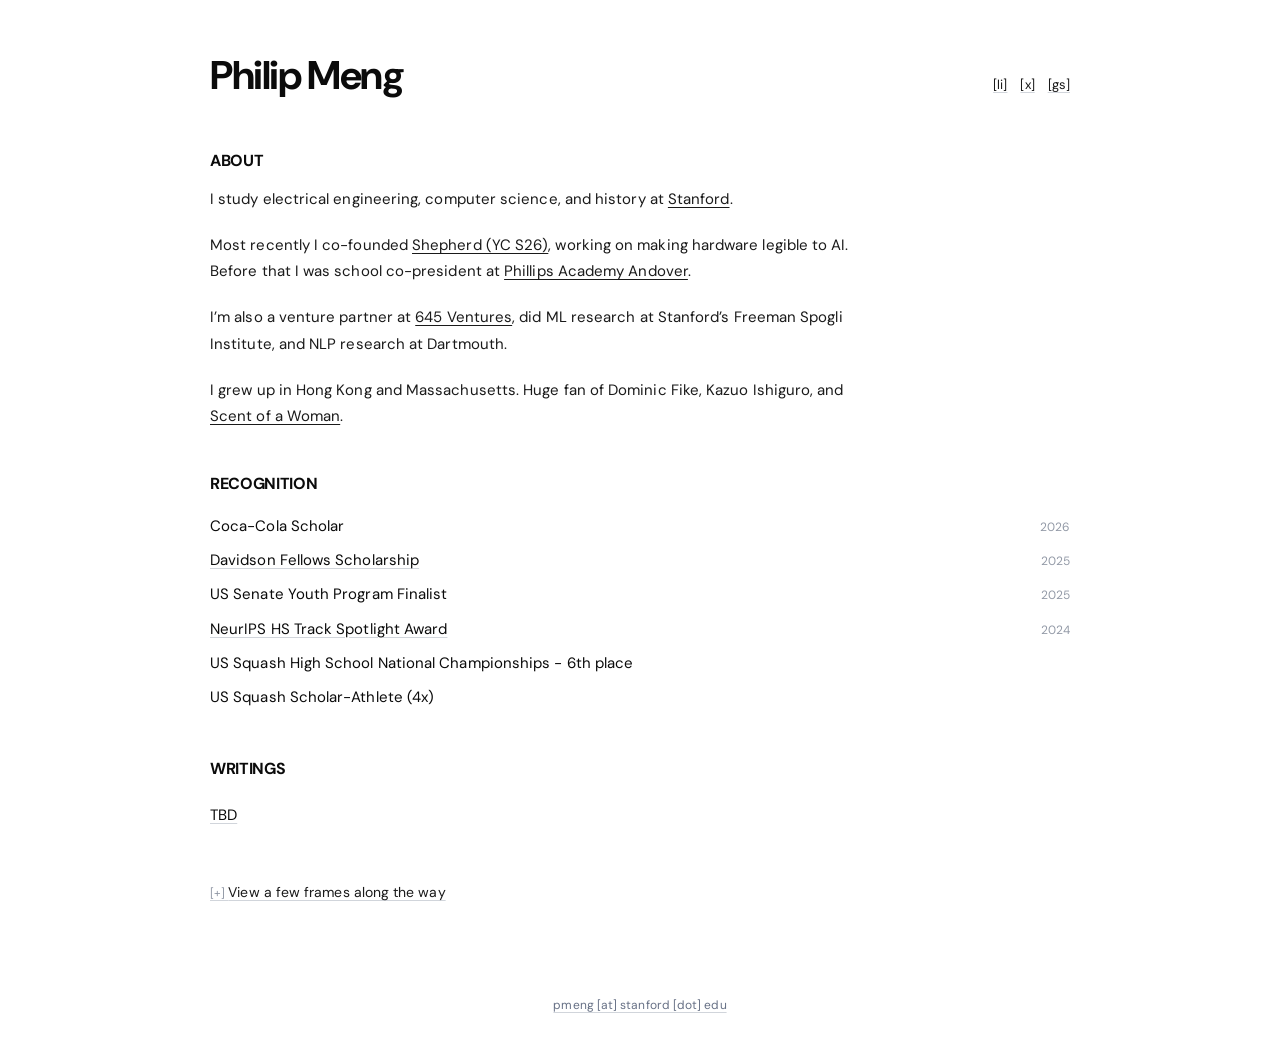
==== commit 236185a2: "Mark writing as forthcoming" ====
--- a/index.html
+++ b/index.html
@@ -90,8 +90,7 @@
         <h2 id="writings-heading" class="section-label">Writings</h2>
         <ul class="compact-list">
           <li>
-            <a href="writings/sample.html">A sample note</a>
-            <span class="list-meta">Sample</span>
+            <a href="writings/sample.html">TBD</a>
           </li>
         </ul>
       </section>
--- a/styles.css
+++ b/styles.css
@@ -153,8 +153,7 @@
   list-style: none;
 }
 
-.compact-list time,
-.list-meta {
+.compact-list time {
   flex: 0 0 auto;
   color: var(--faint);
   font-size: 12px;
@@ -270,12 +269,6 @@
   letter-spacing: -0.025em;
 }
 
-.writing-meta {
-  margin: 0;
-  color: var(--faint);
-  font-size: 13px;
-}
-
 .writing-body {
   max-width: 62ch;
 }
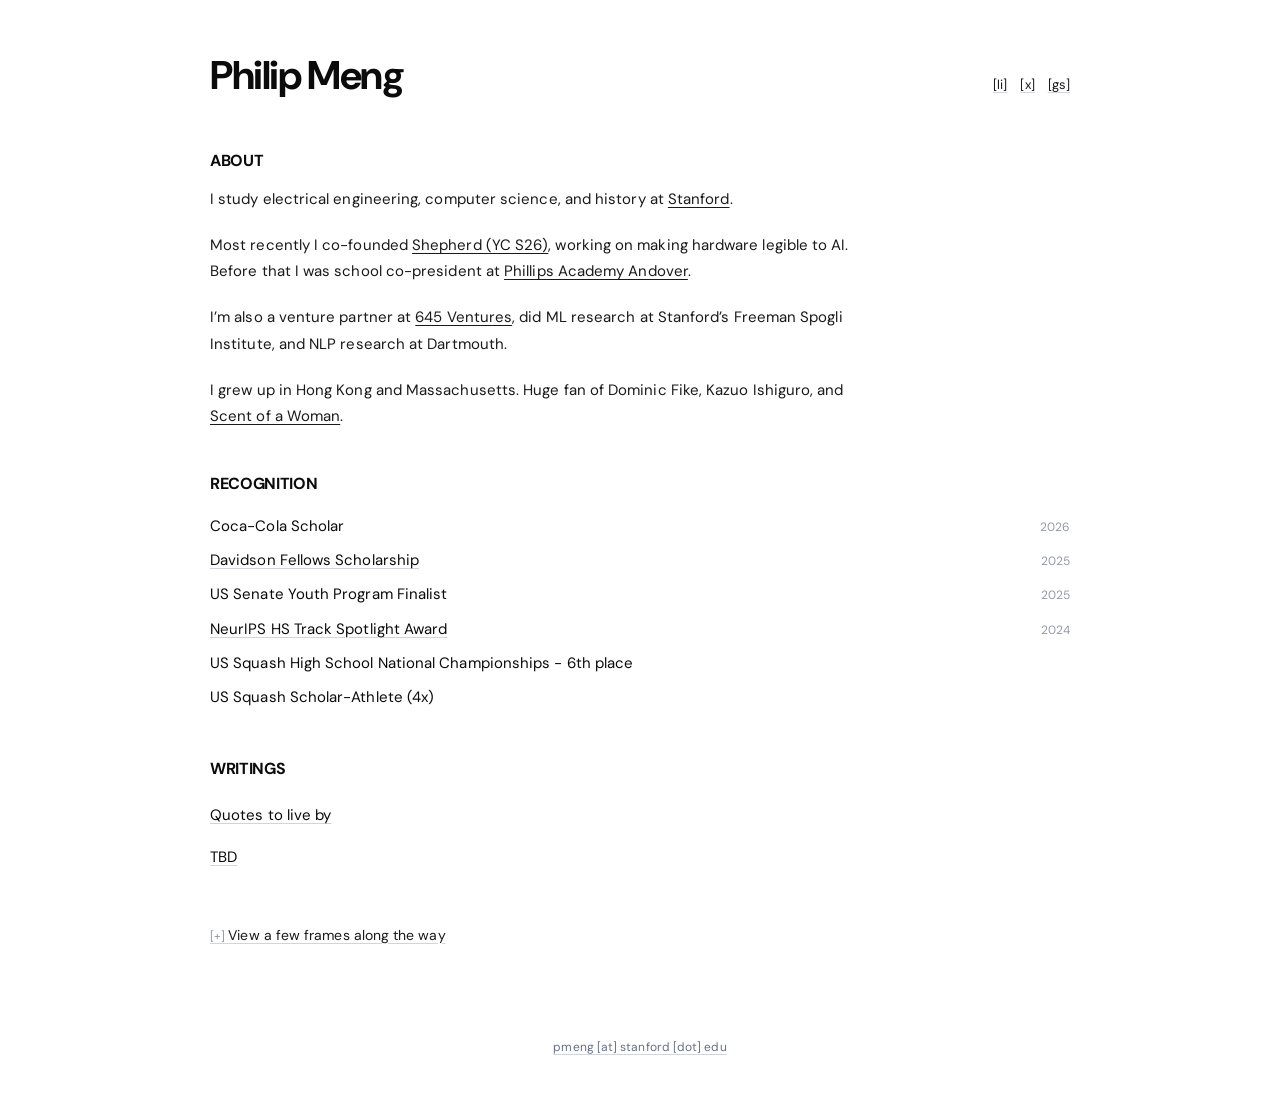
==== commit f3fc0a46: "Add quotes to live by article" ====
--- a/index.html
+++ b/index.html
@@ -21,7 +21,7 @@
   <link rel="preconnect" href="https://fonts.googleapis.com">
   <link rel="preconnect" href="https://fonts.gstatic.com" crossorigin>
   <link href="https://fonts.googleapis.com/css2?family=DM+Sans:wght@400;500;600;700&amp;display=swap" rel="stylesheet">
-  <link rel="stylesheet" href="styles.css?v=2">
+  <link rel="stylesheet" href="styles.css?v=3">
 </head>
 
 <body>
@@ -90,6 +90,9 @@
         <h2 id="writings-heading" class="section-label">Writings</h2>
         <ul class="compact-list">
           <li>
+            <a href="writings/quotes-to-live-by.html">Quotes to live by</a>
+          </li>
+          <li>
             <a href="writings/sample.html">TBD</a>
           </li>
         </ul>
--- a/styles.css
+++ b/styles.css
@@ -277,6 +277,29 @@
   margin: 0 0 20px;
 }
 
+.quote-list {
+  margin: 0;
+  padding: 0;
+  list-style: none;
+}
+
+.quote blockquote {
+  margin: 0;
+  color: var(--ink-strong);
+  font-size: clamp(21px, 3.5vw, 28px);
+  font-weight: 500;
+  line-height: 1.45;
+  letter-spacing: -0.018em;
+}
+
+.quote cite {
+  display: block;
+  margin-top: 18px;
+  color: var(--muted);
+  font-size: 13px;
+  font-style: normal;
+}
+
 @media (max-width: 680px) {
   .page-shell {
     padding: 38px 20px 24px;
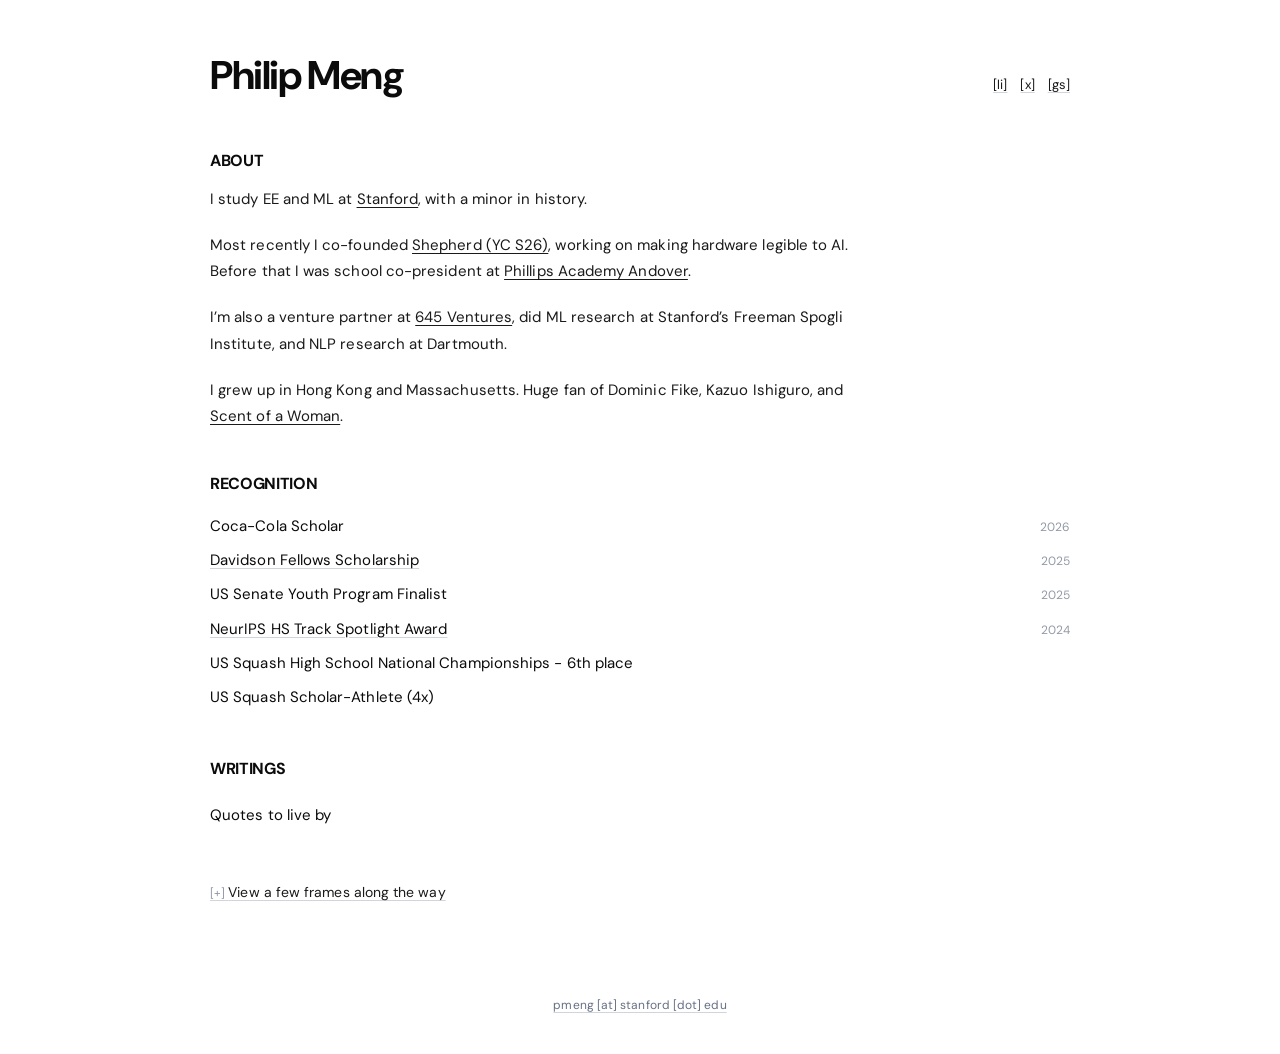
==== commit 9fdfeb76: "Hide unfinished writings" ====
--- a/index.html
+++ b/index.html
@@ -41,8 +41,7 @@
       <section id="top" class="section intro" aria-labelledby="about-heading">
         <h1 id="about-heading" class="section-label">About</h1>
         <p>
-          I study electrical engineering, computer science, and history at
-          <a href="https://www.stanford.edu/" target="_blank" rel="noreferrer">Stanford</a>.
+          I study EE and ML at <a href="https://www.stanford.edu/" target="_blank" rel="noreferrer">Stanford</a>, with a minor in history.
         </p>
         <p>
           Most recently I co-founded <a href="https://askshepherd.ai/" target="_blank" rel="noreferrer">Shepherd (YC S26)</a>, working on making hardware legible to AI.
@@ -90,10 +89,7 @@
         <h2 id="writings-heading" class="section-label">Writings</h2>
         <ul class="compact-list">
           <li>
-            <a href="writings/quotes-to-live-by.html">Quotes to live by</a>
-          </li>
-          <li>
-            <a href="writings/sample.html">TBD</a>
+            <span>Quotes to live by</span>
           </li>
         </ul>
       </section>
--- a/styles.css
+++ b/styles.css
@@ -251,55 +251,6 @@
   text-decoration-color: #aeb4bc;
 }
 
-.writing-header {
-  margin-bottom: 52px;
-}
-
-.back-link {
-  color: var(--muted);
-  font-size: 13px;
-}
-
-.writing-title {
-  margin: 12px 0 4px;
-  color: var(--ink-strong);
-  font-size: clamp(28px, 5vw, 38px);
-  font-weight: 700;
-  line-height: 1.2;
-  letter-spacing: -0.025em;
-}
-
-.writing-body {
-  max-width: 62ch;
-}
-
-.writing-body p {
-  margin: 0 0 20px;
-}
-
-.quote-list {
-  margin: 0;
-  padding: 0;
-  list-style: none;
-}
-
-.quote blockquote {
-  margin: 0;
-  color: var(--ink-strong);
-  font-size: clamp(21px, 3.5vw, 28px);
-  font-weight: 500;
-  line-height: 1.45;
-  letter-spacing: -0.018em;
-}
-
-.quote cite {
-  display: block;
-  margin-top: 18px;
-  color: var(--muted);
-  font-size: 13px;
-  font-style: normal;
-}
-
 @media (max-width: 680px) {
   .page-shell {
     padding: 38px 20px 24px;
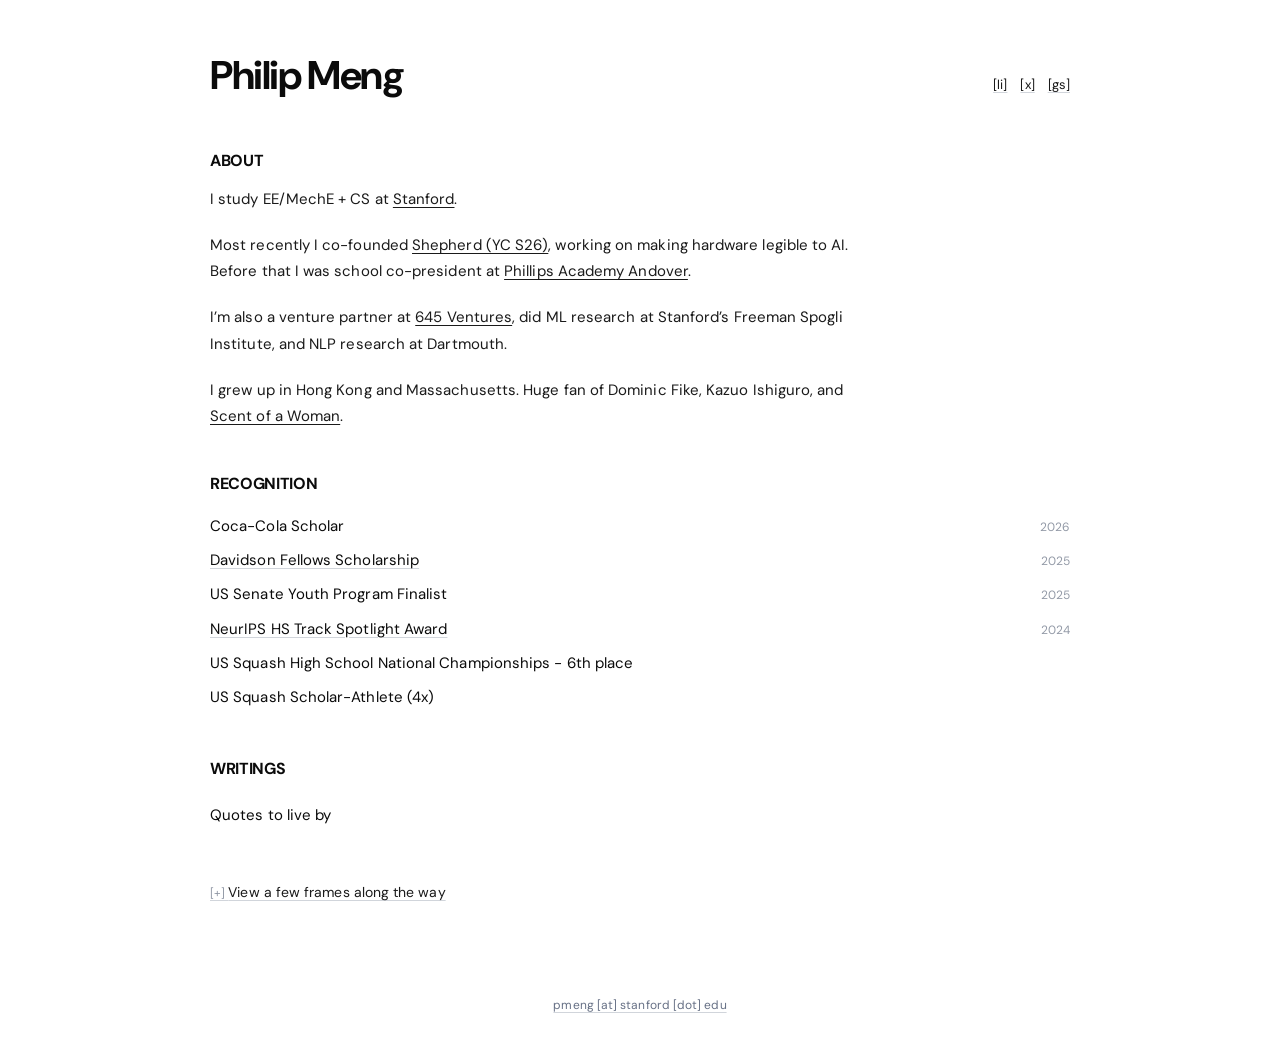
==== commit 25d4c478: "Update Stanford studies" ====
--- a/index.html
+++ b/index.html
@@ -41,7 +41,7 @@
       <section id="top" class="section intro" aria-labelledby="about-heading">
         <h1 id="about-heading" class="section-label">About</h1>
         <p>
-          I study EE and ML at <a href="https://www.stanford.edu/" target="_blank" rel="noreferrer">Stanford</a>, with a minor in history.
+          I study EE/MechE + CS at <a href="https://www.stanford.edu/" target="_blank" rel="noreferrer">Stanford</a>.
         </p>
         <p>
           Most recently I co-founded <a href="https://askshepherd.ai/" target="_blank" rel="noreferrer">Shepherd (YC S26)</a>, working on making hardware legible to AI.
